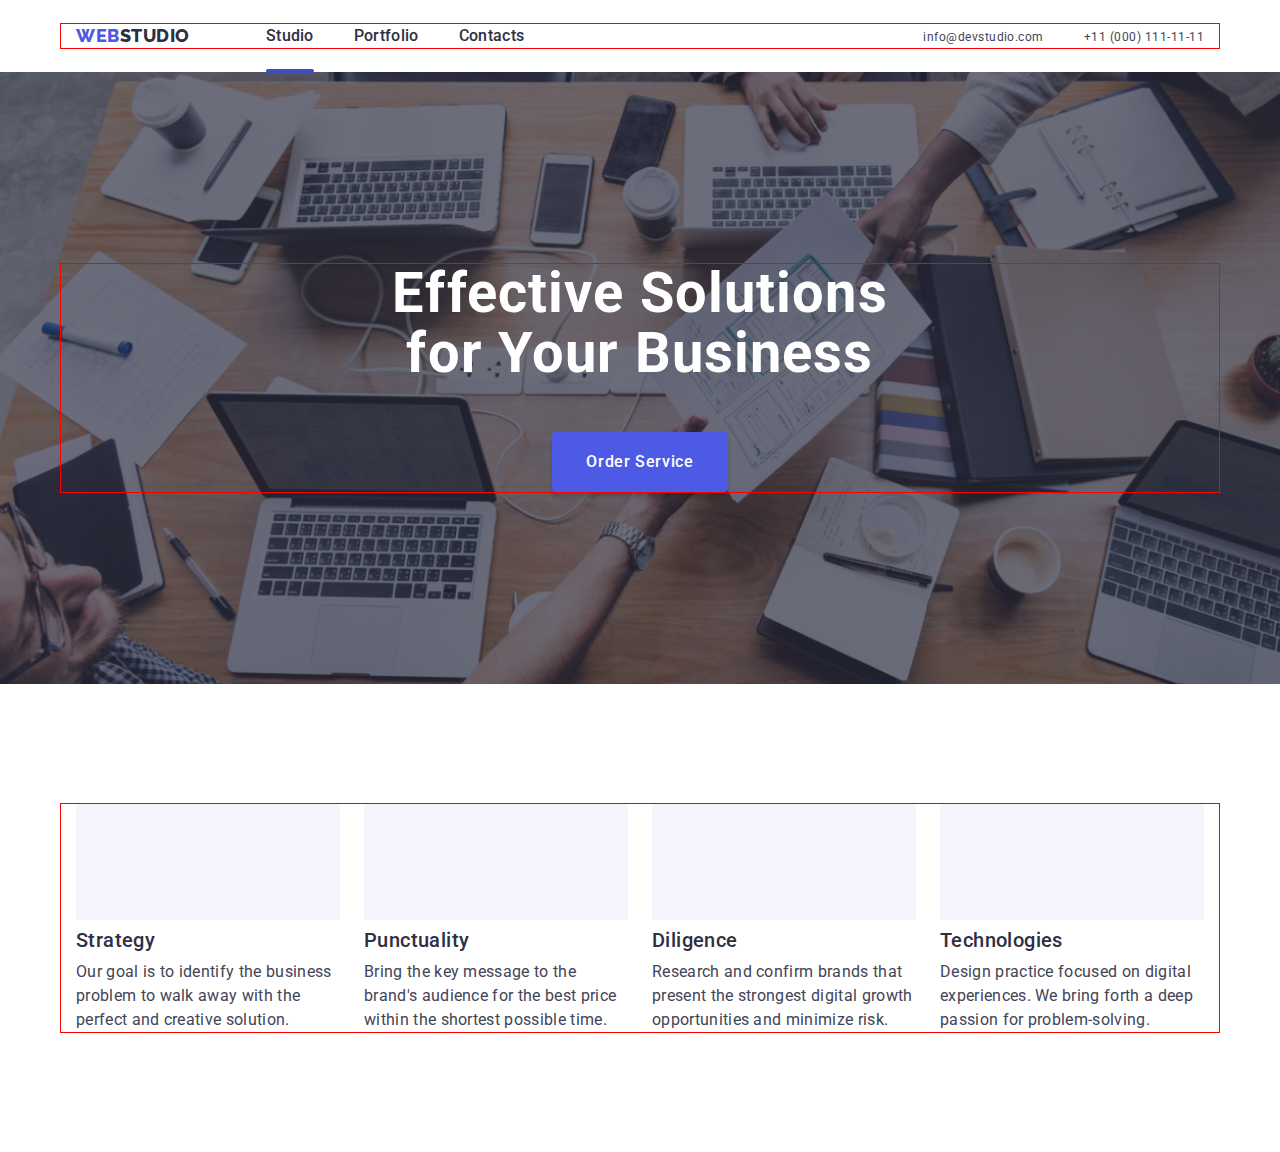
==== index.html @ 2a949320 "Add section feature" ====
<!DOCTYPE html>
<html lang="en">
<head>
    <meta charset="UTF-8">
    <meta http-equiv="X-UA-Compatible" content="IE=edge">
    <meta name="viewport" content="width=device-width, initial-scale=1.0">
    <title>WEBSTUDIO</title>
    <link rel="preconnect" href="https://fonts.googleapis.com"><link rel="preconnect" href="https://fonts.gstatic.com" crossorigin>
    <link href="https://fonts.googleapis.com/css2?family=Raleway:wght@800&family=Roboto:wght@400;500;700;900&display=swap" rel="stylesheet">
    <link rel="stylesheet" href="https://cdnjs.cloudflare.com/ajax/libs/modern-normalize/1.1.0/modern-normalize.css" integrity="sha512-Y0MM+V6ymRKN2zStTqzQ227DWhhp4Mzdo6gnlRnuaNCbc+YN/ZH0sBCLTM4M0oSy9c9VKiCvd4Jk44aCLrNS5Q==" 
    crossorigin="anonymous" referrerpolicy="no-referrer" />
    <link rel="stylesheet" href="css/styles.css">
    <link rel="stylesheet" href="css/mobile.css">
    <link rel="stylesheet" href="css/tablet.css">
    <link rel="stylesheet" href="css/desktop.css">
</head>
<body>
    <!--Шапка сайта-->
   <header class="header">
    <div class="container page-header-container">
           <nav class="header-navigation">
                <a href="./index.html" class="logo logo-header"><span class="web top">Web</span><spam class="studio top">Studio</span></a>
                     <ul class="header-navigation-list list" >
                        <li class="item" >
                           <a href="./index.html" class="link link-activ current">Studio</a>
                        </li>
                        <li class="item">
                            <a href="./portfolio.html" class="link link-activ">Portfolio</a>
                        </li>
                        <li class="item">
                           <a href="" class="link link-activ">Contacts</a>
                       </li>
                     </ul>
            </nav>
                     <ul class="contakt-nav list">
                         <li class="contakt-nav-item">
                             <a href="mailto:info@devstudio.com" class="contakt-phone link-activ">info@devstudio.com           
                             </a>
                         <li class="contakt-nav-item">
                     <a href="tel:+110001111111" class="contakt-mail link-activ">+11 (000) 111-11-11
                         </a>
                         </li>
                     </ul>
                     <button type="button" class="mobile-menu-open" data-menu-open>
                        <svg class="mobile-menu-open-icon" width="32" height="24">
                            <use href="./images/sprite.svg#icon-menu-hamburger"></use>
                        </svg>
                     </button>
</div>
<!----------------------------------------мобільне меню ------------------------------------------------>
<div class="mobil-menu" data-menu>
    <div class="container mobile-menu-container"> 
        <button type="button" class="mobile-menu-close-button" data-menu-close>
            <svg class="mobile-menu-close-icon" width="8" height="8">
                <use href="./images/sprite.svg#icon-close"></use>
            </svg>
        </button>
    
                    <ul class="mobil-menu-list list">
                            <li class="mobil-menu-item">
                                <a href="./index.html" class="mobil-link link">Studio</a>
                            </li>
                            <li class="mobil-menu-item ">
                                <a href="./portfolio.html" class="mobil-link link">Portfolio</a>
                            </li>
                            <li class="mobil-menu-item">
                                <a href="" class="mobil-link link">Contacts</a>
                                </li>
                        </ul>


                        <ul class="contakt-mobil list">
                            <li class="mobil-menu-item">
                                <a href="tel:+110001111111" class="mobil-link link">+11 (000) 111-11-11
                                </a>
                               
                            <li class="mobil-menu-item ">
                                <a href="mailto:info@devstudio.com" class="mobil-link mail-menu link">@devstudio.com
                                </a>
                            </li>
                        </ul>
    <ul class="modal-social-menu list">
    <li class="social-list-item">
        <a href="" class="modal-social-link">
        <svg class="social-list-icon" width="24" height="24">
           <use href="./images/sprite.svg#icon-instagram"></use>
        </svg>
       </a>
   </li>
   <li class="social-list-item">
    <a href="" class="modal-social-link">
    <svg class="social-list-icon" width="24" height="24">
       <use href="./images/sprite.svg#icon-twitter"></use>
    </svg>
   </a>
</li>
<li class="social-list-item">
<a href="" class="modal-social-link">
<svg class="social-list-icon" width="24" height="24">
   <use href="./images/sprite.svg#icon-facebook"></use>
</svg>
</a>
</li>
<li class="social-list-item">
<a href="" class="modal-social-link">
<svg class="social-list-icon" width="24" height="24">
<use href="./images/sprite.svg#icon-linkedin"></use>
</svg>
</a>
</li>
</ul>                 
    </div>
</div>
   </header>  
  
   <main> 
     <!-------------------------------------------------- Герой------------------------------------------------------------------------->
    <section class="hero section" >
        <div class="container">
        <h1 class="hero-title">Effective Solutions for Your Business
        </h1>
        <button class="button-main" type="button" data-modal-open> Order Service
        </button> 
        </div>
    </section> 
</main>
    <!----------------------------------------------Наші переваги------------------------------->
    <section class="section-features section">
        <div class="container">
        <h2 class="section-title visual-hidden">Our features</h2>
            <ul class="features list">
            <li class="features-menu" >
                <div class="features-box-item">
                    <svg class="features-icon">
                        <use href="./images/sprite.svg#icon-antenna"></use>
                    </svg>
                </div>
                <h3 class="features-title">Strategy
                </h3>
                <p class="text">Our goal is to identify the business
                    problem to walk away with the perfect and creative solution. 
                </p>
            </li>
            <li class="features-menu">
                <div class="features-box-item">
                    <svg class="features-icon">
                        <use href="./images/sprite.svg#icon-clock"></use>
                    </svg>
                </div>
                <h3 class="features-title">Punctuality
                </h3>
                <p class="text">Bring the key message to the brand's audience for the best price within the shortest possible time.
                </p>
            </li>
            <li class="features-menu">
                <div class="features-box-item">
                    <svg class="features-icon">
                        <use href="./images/sprite.svg#icon-diagram"></use>
                    </svg>
                </div>
                <h3 class="features-title">Diligence
                </h3>
                <p class="text ">Research and confirm brands that present the strongest digital growth opportunities and minimize risk.
                </p>
            </li>
            <li class="features-menu" >
                <div class="features-box-item">
                    <svg class="features-icon">
                        <use href="./images/sprite.svg#icon-astronaut"></use>
                    </svg>
                </div>
                <h3 class="features-title">Technologies
                </h3>
                <p class="text text-features">Design practice focused on digital experiences. We bring forth a deep passion for problem-solving.
                </p>
            </li>
        </ul>
    </div>
    </section> 
    <!--Наша робота-->
    <!-- <section class="section-work section">
        <div class="container">
        <h2 class="section-title">What are we doing
        </h2>
        <ul class="work list">
            <li>
                <img src="./images/gallery/img.jpg" alt="monitor" 
                width="360"
                height="300"
                />
            </li>
            <li>
                <img src="./images/gallery/img2.jpg" alt="vkladky telefona"
                width="360"
                height="300"
                />
            </li>
            <li>
                <img src="./images/gallery/img3.jpg" alt="telefon"
                width="360"
                height="300"
                />
            </li>
        </ul>
    </div>
    </section> -->
    <!--Команда-->
    <!-- <section class="section-team section">
        <div class="container">
        <h2 class="section-title">Our Team
        </h2>
        <ul class="team-menu list" >
            <li class="team-item">
                <img src="./images/team/mark_guerrero.jpg" alt="foto by Mark Guerrero"
                width="264"
                height="260"/>
                <div class="flex-team">
                <h3 class="person">Mark Guerrero</h3>
                <p class="text">Product Designer</p>
             <ul class="social-list list">
             <li class="social-list-item">
                 <a href="" class="social-list-link">
                 <svg class="social-list-icon" width="16" height="16">
                    <use href="./images/sprite.svg#icon-instagram"></use>
                 </svg>
                </a>
            </li>
            <li class="social-list-item">
                <a href="" class="social-list-link">
                <svg class="social-list-icon" width="16" height="16">
                    <use href="./images/sprite.svg#icon-twitter"></use>
                </svg>
               </a>
           </li>
           <li class="social-list-item">
            <a href="" class="social-list-link">
           <svg class="social-list-icon" width="16" height="16">
            <use href="./images/sprite.svg#icon-facebook"></use>
           </svg>
           </a>
       </li>
       <li class="social-list-item">
        <a href="" class="social-list-link">
        <svg class="social-list-icon" width="16" height="16">
            <use href="./images/sprite.svg#icon-linkedin"></use>
        </svg>
       </a>
   </li>
             </ul>
            </div>
            </li>
            <li class="team-item">
                <img src="./images/team/tom_ford.jpg" alt="foto by Tom Ford"
                width="264"
                height="260"/>
                <div class="flex-team">
                <h3 class="person">Tom Ford</h3>
                <p class="text">Frontend Developer</p>
                <ul class="social-list list">
             <li class="social-list-item">
                 <a href="" class="social-list-link">
                 <svg class="social-list-icon" width="16" height="16">
                    <use href="./images/sprite.svg#icon-instagram"></use>
                 </svg>
                </a>
            </li>
            <li class="social-list-item">
                <a href="" class="social-list-link">
                <svg class="social-list-icon" width="16" height="16">
                    <use href="./images/sprite.svg#icon-twitter"></use>
                </svg>
               </a>
           </li>
           <li class="social-list-item">
            <a href="" class="social-list-link">
           <svg class="social-list-icon" width="16" height="16">
            <use href="./images/sprite.svg#icon-facebook"></use>
           </svg>
           </a>
       </li>
       <li class="social-list-item">
        <a href="" class="social-list-link">
        <svg class="social-list-icon" width="16" height="16">
            <use href="./images/sprite.svg#icon-linkedin"></use>
        </svg>
       </a>
   </li>
             </ul>
            </div>
            </li>
            <li class="team-item">
                <img src="./images/team/camila_garcia.jpg" alt="foto by Camila Garcia"
                width="264"
                height="260"/>
                <div class="flex-team">
                <h3 class="person">Camila Garcia</h3>
                <p class="text">Marketing</p>
                <ul class="social-list list">
                    <li class="social-list-item">
                        <a href="" class="social-list-link">
                        <svg class="social-list-icon" width="16" height="16">
                           <use href="./images/sprite.svg#icon-instagram"></use>
                        </svg>
                       </a>
                   </li>
                   <li class="social-list-item">
                       <a href="" class="social-list-link">
                       <svg class="social-list-icon" width="16" height="16">
                           <use href="./images/sprite.svg#icon-twitter"></use>
                       </svg>
                      </a>
                  </li>
                  <li class="social-list-item">
                   <a href="" class="social-list-link">
                  <svg class="social-list-icon" width="16" height="16">
                   <use href="./images/sprite.svg#icon-facebook"></use>
                  </svg>
                  </a>
              </li>
              <li class="social-list-item">
               <a href="" class="social-list-link">
               <svg class="social-list-icon" width="16" height="16">
                   <use href="./images/sprite.svg#icon-linkedin"></use>
               </svg>
              </a>
          </li>
                    </ul>
                   </div>
                   </li>
            <li class="team-item">
                <img src="./images/team/daniel_wilson.jpg" alt="foto by Daniel Wilson"
                width="264"
                height="260"/>
                <div class="flex-team">
                <h3 class="person">Daniel Wilson</h3>
                <p class="text">UI Designer</p>
                <ul class="social-list list">
                    <li class="social-list-item">
                        <a href="" class="social-list-link">
                        <svg class="social-list-icon" width="16" height="16">
                           <use href="./images/sprite.svg#icon-instagram"></use>
                        </svg>
                       </a>
                   </li>
                   <li class="social-list-item">
                       <a href="" class="social-list-link">
                       <svg class="social-list-icon" width="16" height="16">
                           <use href="./images/sprite.svg#icon-twitter"></use>
                       </svg>
                      </a>
                  </li>
                  <li class="social-list-item">
                   <a href="" class="social-list-link">
                  <svg class="social-list-icon" width="16" height="16">
                   <use href="./images/sprite.svg#icon-facebook"></use>
                  </svg>
                  </a>
              </li>
              <li class="social-list-item">
               <a href="" class="social-list-link">
               <svg class="social-list-icon" width="16" height="16">
                   <use href="./images/sprite.svg#icon-linkedin"></use>
               </svg>
              </a>
          </li>
                    </ul>
                   </div>
                   </li>
        </ul>
    </div>
    </section> -->
    <!-- ----------------------Customer---------------------------------------- -->
   <!-- <section class="customers">
    <div class="container">
<h2 class="customers-title">Customers</h2>
<ul class="customers-list list">
    <li class="customers-menu">
        <a href="" class="customers-link link">
            <svg class="customers-icon" width="104" height="56">
                <use href="./images/sprite.svg#icon-Logo" ></use>
            </svg>
        </a>
    </li>
    <li class="customers-menu">
        <a href="" class="customers-link">
            <svg class="customers-icon" width="104" height="56">
                <use href="./images/sprite.svg#icon-Logo2" ></use>
            </svg>
        </a>
    </li>
    <li class="customers-menu">
        <a href="" class="customers-link">
            <svg class="customers-icon" width="104" height="56">
                <use href="./images/sprite.svg#icon-Logo3" ></use>
            </svg>
        </a>
    </li>
    <li class="customers-menu">
        <a href="" class="customers-link">
            <svg class="customers-icon" width="104" height="56">
                <use href="./images/sprite.svg#icon-Logo4" ></use>
            </svg>
        </a>
    </li>
    <li class="customers-menu">
        <a href="" class="customers-link">
            <svg class="customers-icon" width="104" height="56">
                <use href="./images/sprite.svg#icon-Logo5" ></use>
            </svg>
        </a>
    </li>
    <li class="customers-menu">
        <a href="" class="customers-link">
            <svg class="customers-icon" width="104" height="56">
                <use href="./images/sprite.svg#icon-Logo6" ></use>
            </svg>
        </a>
    </li>
</ul>
    </div>
   </section>
</main>
</main>
------------------------Footer--------------------------------------
   <!-- <footer class="footer">
    <div class="container footer-container">
        <div class="footer-content">
        <a href="./index.html" class="logo"> <span class="web down">Web</span><spam class="studio licht">Studio</span></a>
        <p class="footers text">Increase the flow of customers and sales for your business with digital marketing & growth solutions
        </p> 
    </div>
    <div class="footer-social">
        <p class="footer-social-content">Social media</p>
        <ul class="footer-social-menu list">
            <li class="social-list-item">
                <a href="" class="footer-social-link">
                <svg class="social-list-icon" width="24" height="24">
                   <use href="./images/sprite.svg#icon-instagram"></use>
                </svg>
               </a>
           </li>
           <li class="social-list-item">
            <a href="" class="footer-social-link">
            <svg class="social-list-icon" width="24" height="24">
               <use href="./images/sprite.svg#icon-twitter"></use>
            </svg>
           </a>
       </li>
       <li class="social-list-item">
        <a href="" class="footer-social-link">
        <svg class="social-list-icon footer-icon" width="24" height="24">
           <use href="./images/sprite.svg#icon-facebook"></use>
        </svg>
       </a>
   </li>
   <li class="social-list-item">
    <a href="" class="footer-social-link">
    <svg class="social-list-icon" width="24" height="24">
       <use href="./images/sprite.svg#icon-linkedin"></use>
    </svg>
   </a>
</li>
        </ul>
    </div>
    <section class="footer-subscribe">
        <p class="subscribe-title">Subscribe</p>
        <form class="subscribe-form">
            <div class="subscribe-form-menu">
                <input type="email" 
                       name="mail" 
                       id="user_mail" class="subscribe-input" 
                       placeholder="E-mail" 
                       title="електронна пошта"
                       required>
                <button class="subscribe-button" type="submit">Subscribe
                    <svg class="subscribe-icon" width="24" height="20">
                        <use href="./images/sprite.svg#icon-plane" ></use>
                    </svg>
                </button>
                    </div>
        </form>
            </section>
    </div>
   </footer> -->
   <!-- ------------------------Модальне вікно------------------------ -->
   <div class="backdrop is-hidden" data-modal>
    <div class="modal">
        <button class="close-btn" type="button" data-modal-close>
            <svg class="close-icon" width="8" height="8">
                <use href="./images/sprite.svg#icon-close" ></use>
            </svg>
        </button>
        <p class="modal-title">Leave your contacts and we will call you back</p>
        <form class="modal-form" autocomplete="on">
            <div class="modal-form-input">
                <label for="user_name" class="modal-label">Name*</label>
                <div class="input-wrap">
                <input type="text" 
                        name="name" 
                        id="use_name" class="modal-input" 
                        placeholder=" Тарас Шевченко" 
                        title="Ім'я та Прізвище"
                        required 
                        minlength="2">
                 <svg class="modal-input-icon" width="18" height="18">
                <use href="./images/sprite.svg#icon-person"></use>
                </svg>
                        </div>      
            </div>
            <div class="modal-form-input">
                <label for="user_tel" class="modal-label">Phone*</label>
                <div class="input-wrap">
                <input type="tel" 
                       name="tel" 
                       id="user_tel" class="modal-input" 
                       placeholder="+38095-777-77-99" 
                     title="номер телефону"
                       maxlength="12"
                       required >
                       <svg class="modal-input-icon" width="18" height="18">
                        <use href="./images/sprite.svg#icon-phone"></use>
                        </svg>
                    </div>
            </div>
            <div class="modal-form-input">
                <label for="user_mail" class="modal-label">Email</label>
                <div class="input-wrap">
                <input type="email" 
                       name="mail" 
                       id="user_mail" class="modal-input" 
                       placeholder="exemple@gmail.com" 
                       title="електронна пошта"
                       required>
                       <svg class="modal-input-icon" width="18" height="18">
                        <use href="./images/sprite.svg#icon-email"></use>
                        </svg>
                    </div>
            </div>
            <div class="modal-form-input">
                <label for="user_comment" class="modal-label ">Comment</label>
                <textarea
              class="modal-comment"
              id="user_comment"
              name="user-text"
              placeholder="Text input"
            ></textarea>
            </div>
            
<!-- --------------------------------------Чек бокс------------------------ -------------- -->
    <div class="modal-form-input form-chek">
                <input type="checkbox" 
                id="policy" name="policy" 
                value="true" class="modal-check visual-hidden" 
                required>
                <label for="policy" 
                class="check-text ">I accept the terms and conditions of the &nbsp<a href="" class="policy-activ"> Privacy Policy</a>
             </label>
        </div>
            <button type="submit"class="modal-btn">Send</button>
        </form>
    </div>
</div>
</section>
   <script src="./js/modal.js"></script>
   <script src="./js/mobile-menu.js"></script>
</body>
</html>
</body>
</html>
---- css/styles.css ----
h1,h2, h3,h4,h5,h6,p{
    margin:0;
}
ul, ol{
    margin:0;
    padding: 0;
}
img{
    display: block;
   
}
*,::after,::before{
    box-sizing: border-box;
}
:root{
    --primary-text-color: #434455;
    --title-text-color: #2E2F42;
    --primary-licht-color: #FFFFFF;
    --primary-background-color: #4D5AE5;
    --active-buttons-background: #404BBF;
    --main-line-height: 1.33;
    --transitionn-dur-and-func:250ms cubic-bezier(0.4, 0, 0.2, 1);
}
.container{
width: 100%;
padding-left: 15px;
padding-right: 15px;
}
body{
    color: var(--primary-text-color);
    font-family: 'Roboto', sans-serif;
    font-style: normal;
}
.section{
    padding-top: 96px;
    padding-bottom: 96px;
}
.visual-hidden {
    position: absolute;
    white-space: nowrap;
    width: 1px;
    height: 1px;
    overflow: hidden;
    border: 0;
    padding: 0;
    clip: rect(0 0 0 0);
    clip-path: inset(50%);
    margin: -1px;
}




/* ---------------------------------header------------------------ */
.page-header-container{
    display: flex;
    align-items: center;
    justify-content: space-between;
}
.header{
    padding-top: 24px;
    padding-bottom: 24px;
}
.logo{
    font-family: 'Raleway';
    font-style: normal;
    font-weight: 800;
    font-size: 18px;
    line-height: 1.17;
    align-items: center;
    letter-spacing: 0.03em;
    text-transform: uppercase;
    text-decoration: none;
} 
.web{
    color: #4D5AE5;
}
.top{
    line-height: var(--main-line-height);
}
.studio{
    color: var(--title-text-color);
}
.logo-header{
    margin-right: 16px;
}
.mobile-menu-open{
    background-color: transparent;
    border: none;
    padding: 0;
    line-height:0;
}
.mobile-menu-open-icon{
    stroke:black;  
}
.mobil-menu{
    position: fixed;
    width: 100%;
    height:100%;
    top: 0;   
    left: 0;
    background-color: #ffffff;
    box-shadow: 0px 2px 1px rgba(46, 47, 66, 0.08), 0px 1px 1px rgba(46, 47, 66, 0.16), 0px 1px 6px rgba(46, 47, 66, 0.08);
    z-index: 100;
    opacity: 0;
    visibility: hidden;
    pointer-events: none;
    transition: opacity var(--transitionn-dur-and-func), visibility var(--transitionn-dur-and-func);
}
.is-open{
    opacity: 1;
    visibility: visible;
    pointer-events: auto;
}
.mobile-menu-close-button{
    width: 24px;
    height: 24px;
    background: #E7E9FC;
    border: 1px solid rgba(0, 0, 0, 0.1);
    position: absolute;
    top: 24px;
    right:15px;
    display: flex;
    justify-content: center;
    align-items: center;
    border-radius: 50%;
    padding: 0;
    cursor: pointer;
    line-height: 0;
    transition: background-color var(--transitionn-dur-and-func);
} 
.mobile-menu-close-button:is(:hover,:focus){
    background-color: var(--active-buttons-background);
    fill: #ffffff;}
    
.mobile-menu-container{
    position: relative;
    height: auto;
    padding-left: 25px;
    padding-top: 40px;
    padding-bottom: 40px;
}
.list{
    list-style: none; 
}
.link{
    text-decoration: none;
}
.mobil-menu-list{
    margin-top: 40px;
}
.mobil-menu-item:not(:last-child){
    margin-bottom: 40px;
}
.mobil-menu-item:focus {
    color: var(--active-buttons-background);
} 
.mobil-link{
font-family: 'Roboto';
font-style: normal;
font-weight: 600;
font-size: 36px;
line-height: 1.11;
letter-spacing: 0.02em;
text-transform: capitalize;
color: #2E2F42;
}
.mail-menu{
font-weight: 500;
font-size: 20px;
line-height: 1.2px;
}
.mobil-link:is(:hover, :focus){
    color: var(--active-buttons-background);
} 
.contakt-mobil{
    margin-top: 284px;
    margin-bottom: 48px; 
}
.modal-social-menu {
    display: flex;
    gap:56px;
}
.social-list-item{
    width: 40px;
    height: 40px;
}
.modal-social-link {
    width: 100%;
    height:100%;
    background: var(--primary-background-color);
    border:50%;
    display:flex;
    border-radius: 50%;
    align-items: center;
    justify-content: center;
    color: #ffffff;
    transition: backgraund-color var(--transitionn-dur-and-func);
}
.social-list-icon {
    fill:currentColor;
}
.modal-social-link:is(:hover,:focus){
    background-color: var(--active-buttons-background);}

    /* ------------------------------------HERO SECTION----------------------------------------------------- */
    .hero-title{
        color: var(--primary-licht-color);
        text-align: center;
        letter-spacing: 0.02em;
        margin: auto;
        max-width: 325px;
        font-size: 36px;
        line-height: 1.11;
        margin-bottom: 80px;
    }
    .hero{
        background-color: #2E2F42;
        background-image: linear-gradient(rgba(46, 47, 66, 0.7), rgba(46, 47, 66, 0.7)),
        url(../images/hero/people-office-mobile.jpg);
        max-width: 428px;
        padding-top: 112px;
        padding-bottom: 109px;
        background-size: cover;
        margin: auto;
    }
    .button-main{
        font-family: 'Roboto';
        font-style: normal;
        font-weight: 500;
        font-size: 16px;
        line-height: 1.5;
        letter-spacing: 0.04em;
        background-color: var(--primary-background-color);
        color: var(--primary-licht-color);
        cursor: pointer;
        border-color: transparent;
        box-shadow: 0px 4px 4px rgba(0, 0, 0, 0.15);
        border-radius: 4px;
        min-width: 170px;
        padding: 16px 32px;
        display: block;
        margin:auto;
        transition: background-color var(--transitionn-dur-and-func);
    }


/* ------------------------------------------------------features--------------------------------- */
 .features-title, .person, .portfolio-item{
    color: var(--title-text-color);
    font-weight: 600;
    font-size: 36px;
    line-height: 1.11;
    letter-spacing: 0.02em;
    text-transform: capitalize;
    margin-bottom: 8px;
    text-align: center;
 }
 .features{
    display: flex;
    flex-wrap: wrap;
    gap: 72px;
} 
.text{
    font-weight: 600;
    font-size: 16px;
    line-height: 1.5;
    letter-spacing: 0.02em;
    color: var(--primary-text-color);
   
}
.features-menu{
    width: 100%;
} 
 















    /* ---------------------MODAL WINDOW---------------- */
.backdrop{
    position: fixed;
    top:0;
    left:0;
    width: 100%;
    height: 100%;
    background-color: rgba(46, 47, 66, 0.4);
    transition: opacity var(--transitionn-dur-and-func), visibility var(--transitionn-dur-and-func);
}
.backdrop.is-hidden{
    opacity: 0;
    visibility: hidden;
    pointer-events: none;
}
.modal{
position: absolute;
top: 50%;
left: 50%;
width: 392px;
min-height: 579px;
background: #FCFCFC;
transform: translate(-50%,-50%) scaleY(1);
padding-top: 72px;
background: #FCFCFC;
border-radius: 4px;
padding-left: 16px;
padding-right: 16px;
padding-bottom: 24px;
}
.backdrop.backdrop.is-hidden .modal{
    transform: translate(-50%,-50%) scaleY(0);
    transition: var(--transitionn-dur-and-func);
}
.close-btn{
    position: absolute;
    display: flex;
    justify-content: center;
    align-items: center;
    top: 24px;
    right: 24px;
    width: 24px;
    height: 24px;
    background: #E7E9FC;
    border: 1px solid rgba(0, 0, 0, 0.1);
    border-radius: 50%;
    padding: 0;
    cursor: pointer;
    transition: background-color var(--transitionn-dur-and-func);
}
.close-icon{
    transition: fill var(--transitionn-dur-and-func);
}
.close-btn:is(:hover,:focus){
    background-color: var(--active-buttons-background);
    fill: #ffffff;
}
.modal-form{
    margin-left: auto;
    margin-right: auto;
    margin-top: 16px;
}
.modal-title{
font-family: 'Roboto';
font-style: normal;
font-weight: 600;
font-size: 16px;
line-height: 1.5;
text-align: center;
letter-spacing: 0.02em;
color: #2E2F42;
text-align: center;
}
.form-chek{
    margin-top: 16px;
    margin-bottom: 24px;
}
.modal-label{
font-family: 'Roboto';
font-style: normal;
font-weight: 400;
font-size: 12px;
line-height: 1.17;
letter-spacing: 0.01em;
color: #8E8F99;
}
.modal-input{
    width: 100%;
    height: 40px;
    border: 1px solid rgba(33, 33, 33, 0.2);
    border-radius: 4px;
    font-weight: 400;
    font-size: 16px;
    color:#2E2F42;
    padding-left: 40px;
    transition: border-color var(--transitionn-dur-and-func);
}
   .modal-input:focus {
    border-color:var(--active-buttons-background);
    outline: none;
  }
   .modal-comment:focus{
      border-color:var(--active-buttons-background);
      outline: none;
    }
    
.modal-btn{
    font-family: 'Roboto';
    font-style: normal;
    font-weight: 600;
    font-size: 16px;
    line-height: 1.19;
    letter-spacing: 0.04em;
    min-width: 170px;
    padding: 16px 32px;
    background: var(--primary-background-color);
    color: #FFFFFF;
    box-shadow: 0px 4px 4px rgba(0, 0, 0, 0.15);
    border-radius: 4px;
    border-color: transparent;
    cursor: pointer;
    display: block;
    margin:auto;
    transition: background-color var(--transitionn-dur-and-func);
}
.modal-btn:is(:hover,:focus){
    background-color: var(--active-buttons-background);
}
.modal-comment{
    width: 360px;
    height: 120px;
    border: 1px solid rgba(33, 33, 33, 0.2);
    border-radius: 4px;
    padding: 8px 16px;
    font-family: 'Roboto';
    font-style: normal;
    font-weight: 400;
    font-size: 12px;
    line-height: 1.17;
    letter-spacing: 0.01em;
    color: rgba(117, 117, 117, 0.5);
    resize: none;
    transition: border-color var(--transitionn-dur-and-func);
    margin-top: 4px;
}
.modal-input::placeholder,
.modal-comment::placeholder {
    color:rgba(117, 117, 117, 0.5);
    font-size: 12px;}

.modal-input:not(:focus):not(:placeholder-shown):valid {
  background-color: rgba(78, 160, 77, 0.205);
}
.modal-input:not(:focus):not(:placeholder-shown):invalid {
  background-color: rgba(252, 197, 80, 0.281);
}
.input-wrap{
    position: relative;
    margin-top: 4px; 
    margin-bottom:8px;
}
.modal-input-icon{
position: absolute;
top:50%;
left: 16px;
transform: translateY(-50%);
transition: fill var(--transitionn-dur-and-func);
}
.modal-input:focus + .modal-input-icon {
    fill: var(--active-buttons-background);
  }
.check-text{
font-weight: 400;
font-size: 12px;
line-height: 1.33;
letter-spacing: 0.04em;
color: #757575;
display: flex;
margin-right: 8px;
  }
.policy-activ{
    color: var(--primary-background-color);

  }
.check-text::before{
content:"";
width: 16px;
height: 16px;
border: 1.25px solid #2E2F42;
border-radius: 2px;
display: block;
margin-right: 8px;
  }
  
  .modal-check:checked+ .check-text::before{
    background-color: var(--active-buttons-background);
    border: none;
    background-image: url(../images/svg/Vector.svg); ;
    background-position: center;
    background-repeat: no-repeat;
    transition: background-color var(--transitionn-dur-and-func);
  }
  .modal-check:focus+ .check-text::before{
  outline:2px solid var(--active-buttons-background);
  border: none;
}
 }
---- css/mobile.css ----
@media screen and (min-width: 480px){
    .container{
        width: 428px;
        margin-left: auto;
        margin-right: auto;
    }
}







@media screen and (max-width:767px) {
    .header-navigation-list{
        display: none;
    }
    .contakt-nav{
        display: none;
    } 
   
    }
---- css/tablet.css ----
@media screen and (min-width: 768px){
    .container{
        width: 768px;
        outline: 1px solid red;
    }
}
@media screen and (min-width:768px){
    .mobile-menu-open{
        display: none;
    }
.logo-header{
        margin-right: 122px;
    }
.current{
        position: relative;
        color: var(--active-buttons-background);
    }
.current::after{
        content:"";
        position: absolute;
        width: 100%;
        height: 4px;
        border-radius: 2px;
        background-color: var(--active-buttons-background);
        left:0;
        bottom: -35px;
    }
.hero-title{
        max-width: 498px;
        font-size: 56px;
        line-height: 1.07;
        margin-bottom: 40px;
}
.hero{
    max-width: 768px;
    background-image:linear-gradient(rgba(46, 47, 66, 0.7),
     rgba(46, 47, 66, 0.7)),url(../images/hero/people-office-tablet.jpg);
     padding-top: 108px;
     padding-bottom: 116px;
}

.header-navigation-list .link-activ {
    color: var(--title-text-color);
    text-decoration: none;
    font-weight: 500;
    font-size: 16px;
    line-height: 1.5;
    letter-spacing: 0.02em;
    transition: color var(--transitionn-dur-and-func);
    }
    .link-activ:is(:hover,:focus){
        color:var(--active-buttons-background);
    }
    .page-header-container{
        display: flex;
        align-items: center;
        justify-content: space-between;
    }
    .header-navigation{
        display: flex;
        align-items: center;
    }
    .header-navigation-list{
        display: flex;
        align-items: center;
    }
    .item:not(:last-child){
        margin-right: 40px;
    }
  
    .contakt-phone, .contakt-mail {
        text-decoration: none;
        color: var(--primary-text-color);
        font-weight: 400;
        font-size: 12px;
        line-height: 1-33;
        letter-spacing: 0.04em;
    }
    .contakt-nav-item:not(:last-child){
        margin-bottom: 4px;
    }
    .features-menu{
        width:calc((100%-24px)/2);
    }
    
    .features{
        column-gap: 24px;
        row-gap: 72px;}
   
.features-title, .person, .portfolio-item{
            text-align:start;} 
    /* --------------------------------------------Модальне вікно------------------------------------ */
    .modal{
        width: 408px;
        min-height: 576px;
    }

    }
---- css/desktop.css ----
/* -----------------------------------------------------Правило-------------------------------- */
@media screen and (max-width:1199px) {
    .features-box-item{
        display: none;
    }
}
/* -------------------------------для ноута------------------------------- */
@media screen and (min-width: 1200px){
    .container{
        width: 1158px;
    }
    .section{
        padding-top: 120px;
        padding-bottom: 120px;
    }
.hero-title{
        margin-bottom: 48px;
}
.logo-header{
    margin-right: 76px;
}
.hero{
    max-width: 1440px;
    background-image:linear-gradient(rgba(46, 47, 66, 0.7),
     rgba(46, 47, 66, 0.7)),url(../images/hero/people-office-decktop.jpg);
     padding-top: 192px;
     padding-bottom: 192px;
}
.contakt-nav{
    display: flex;
    align-items: center;
}
.current::after{
    bottom: -28px;
}
.contakt-nav{
    display: flex;
    align-items: center;
    gap:40px;
}
.contakt-nav-item:not(:last-child){
    margin-bottom:0;
}



.features{
    display: flex;
    flex-wrap: nowrap;
}
.features-title, .person, .portfolio-item{
    font-weight: 500;
    font-size: 20px;
    line-height: 1.2;
}
.text{
    font-weight: 400;
}
.features-menu{
    width:calc((100%-72px)/4);
}
.features-box-item{
    background-color: #F4F4FD;
    margin-bottom: 8px;
}
.features-icon {
    width: 64px;
    height: 64px;
    margin-top: 24px;
    margin-bottom: 24px;
    margin-left: 100px;
}
}
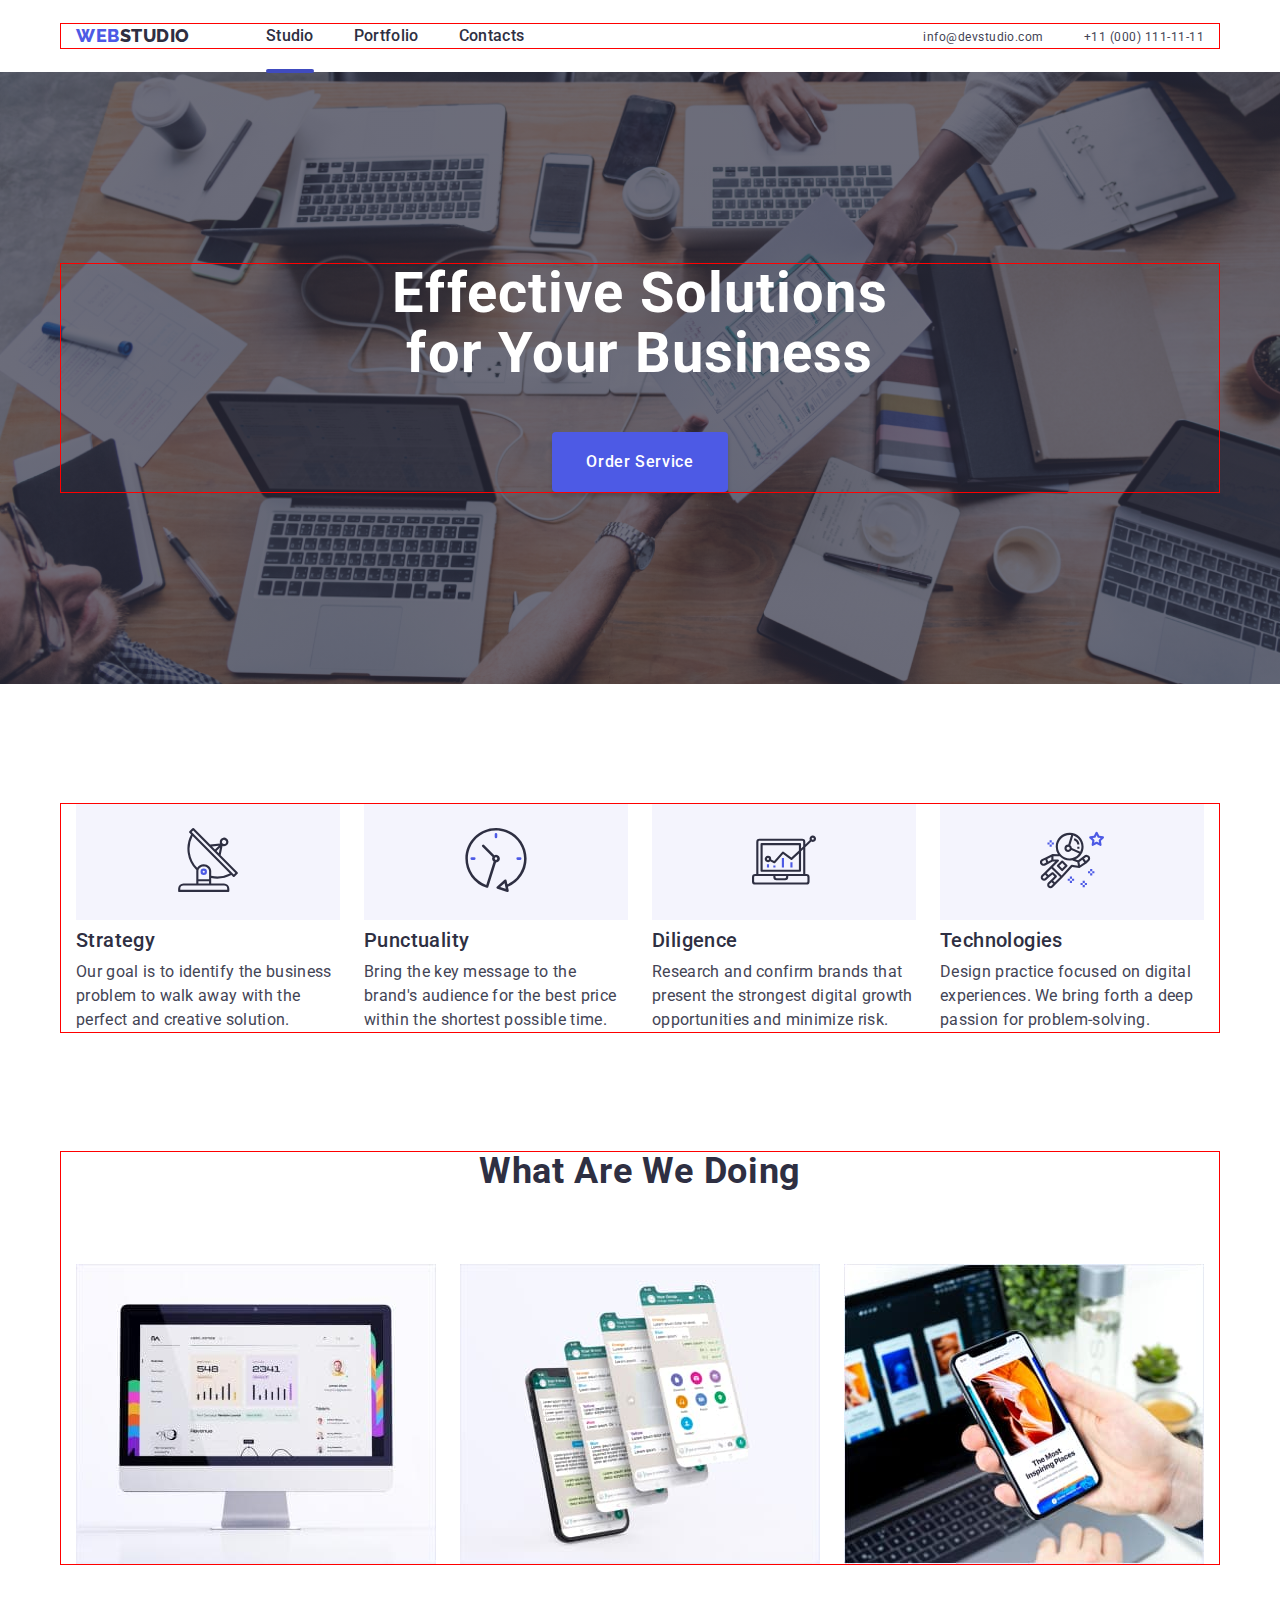
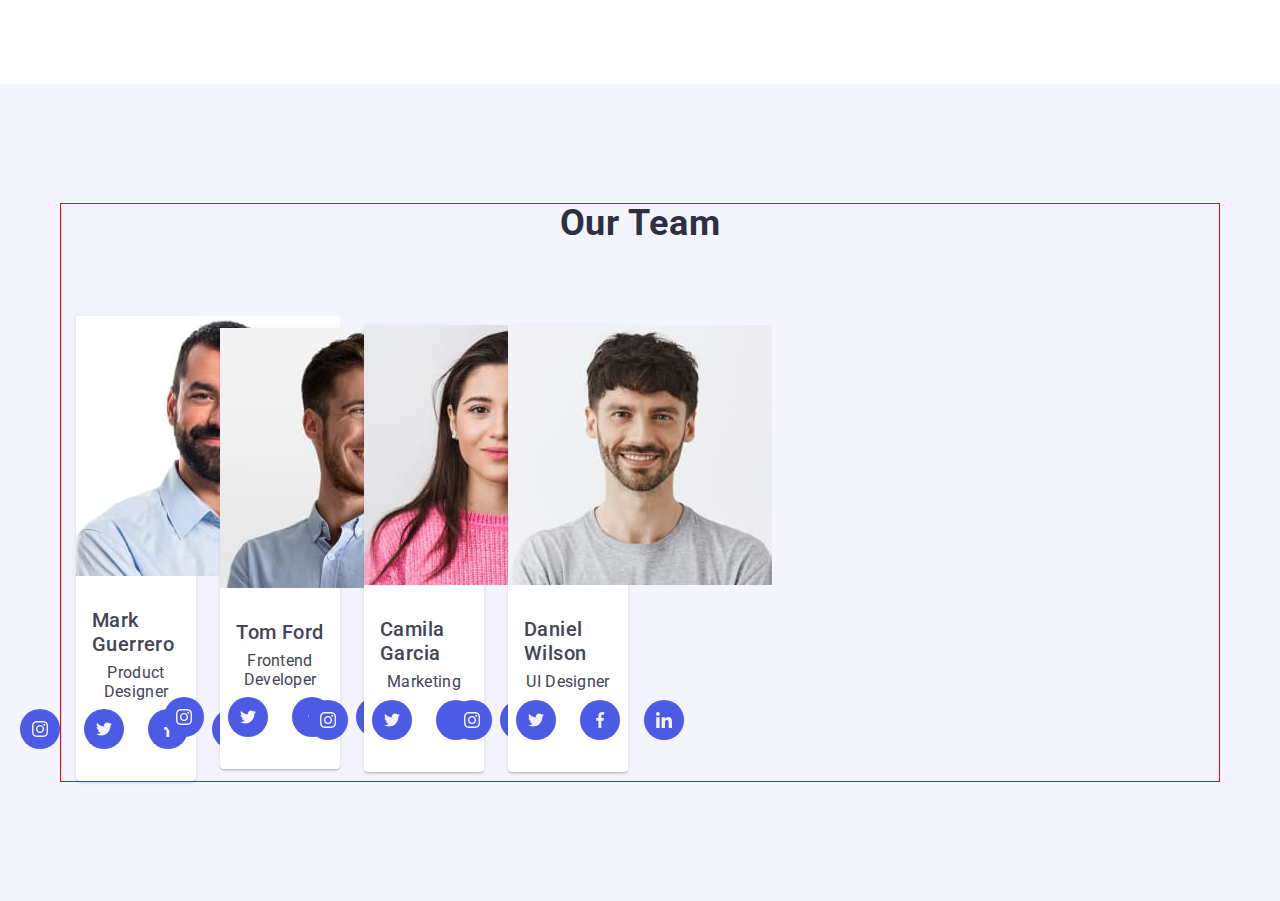
==== commit c9a21387: "section team" ====
--- a/index.html
+++ b/index.html
@@ -50,54 +50,56 @@
 <!----------------------------------------мобільне меню ------------------------------------------------>
 <div class="mobil-menu" data-menu>
     <div class="container mobile-menu-container"> 
-        <button type="button" class="mobile-menu-close-button" data-menu-close>
-            <svg class="mobile-menu-close-icon" width="8" height="8">
-                <use href="./images/sprite.svg#icon-close"></use>
-            </svg>
-        </button>
-    
-                    <ul class="mobil-menu-list list">
-                            <li class="mobil-menu-item">
-                                <a href="./index.html" class="mobil-link link">Studio</a>
-                            </li>
-                            <li class="mobil-menu-item ">
-                                <a href="./portfolio.html" class="mobil-link link">Portfolio</a>
-                            </li>
-                            <li class="mobil-menu-item">
-                                <a href="" class="mobil-link link">Contacts</a>
-                                </li>
-                        </ul>
-
-
-                        <ul class="contakt-mobil list">
-                            <li class="mobil-menu-item">
-                                <a href="tel:+110001111111" class="mobil-link link">+11 (000) 111-11-11
-                                </a>
-                               
-                            <li class="mobil-menu-item ">
-                                <a href="mailto:info@devstudio.com" class="mobil-link mail-menu link">@devstudio.com
-                                </a>
-                            </li>
-                        </ul>
-    <ul class="modal-social-menu list">
-    <li class="social-list-item">
-        <a href="" class="modal-social-link">
-        <svg class="social-list-icon" width="24" height="24">
-           <use href="./images/sprite.svg#icon-instagram"></use>
-        </svg>
-       </a>
-   </li>
-   <li class="social-list-item">
-    <a href="" class="modal-social-link">
-    <svg class="social-list-icon" width="24" height="24">
-       <use href="./images/sprite.svg#icon-twitter"></use>
-    </svg>
-   </a>
+        <div >
+            <button type="button" class="mobile-menu-close-button" data-menu-close>
+                <svg class="mobile-menu-close-icon" width="8" height="8">
+                    <use href="./images/sprite.svg#icon-close"></use>
+                </svg>
+            </button>
+        <nav>
+            <ul class="mobil-menu-list list">
+                <li class="mobil-menu-item">
+                    <a href="./index.html" class="mobil-link link">Studio</a>
+                </li>
+                <li class="mobil-menu-item ">
+                    <a href="./portfolio.html" class="mobil-link link">Portfolio</a>
+                </li>
+                <li class="mobil-menu-item">
+                    <a href="" class="mobil-link link">Contacts</a>
+                    </li>
+            </ul>
+        </nav>
+        </div>
+        <div>
+            <ul class="contakt-mobil list">
+                <li class="mobil-menu-item">
+                    <a href="tel:+110001111111" class="mobil-link link">+11 (000) 111-11-11
+                    </a>
+                   
+                <li class="mobil-menu-item ">
+                    <a href="mailto:info@devstudio.com" class="mobil-link mail-menu link">@devstudio.com
+                    </a>
+                </li>
+            </ul>
+<ul class="modal-social-menu list">
+<li class="social-list-item">
+<a href="" class="modal-social-link">
+<svg class="social-list-icon" width="24" height="24">
+<use href="./images/sprite.svg#icon-instagram"></use>
+</svg>
+</a>
 </li>
 <li class="social-list-item">
 <a href="" class="modal-social-link">
 <svg class="social-list-icon" width="24" height="24">
-   <use href="./images/sprite.svg#icon-facebook"></use>
+<use href="./images/sprite.svg#icon-twitter"></use>
+</svg>
+</a>
+</li>
+<li class="social-list-item">
+<a href="" class="modal-social-link">
+<svg class="social-list-icon" width="24" height="24">
+<use href="./images/sprite.svg#icon-facebook"></use>
 </svg>
 </a>
 </li>
@@ -109,6 +111,8 @@
 </a>
 </li>
 </ul>                 
+        </div>
+                       
     </div>
 </div>
    </header>  
@@ -178,7 +182,7 @@
     </div>
     </section> 
     <!--Наша робота-->
-    <!-- <section class="section-work section">
+     <section class="section-work section">
         <div class="container">
         <h2 class="section-title">What are we doing
         </h2>
@@ -203,10 +207,10 @@
             </li>
         </ul>
     </div>
-    </section> -->
-    <!--Команда-->
-    <!-- <section class="section-team section">
-        <div class="container">
+    </section>
+    <!------------------------------------Команда---------------------------------------->
+<section class="section-team section">
+        <div class="container container-mini">
         <h2 class="section-title">Our Team
         </h2>
         <ul class="team-menu list" >
@@ -215,8 +219,8 @@
                 width="264"
                 height="260"/>
                 <div class="flex-team">
-                <h3 class="person">Mark Guerrero</h3>
-                <p class="text">Product Designer</p>
+                <h3 class="person ">Mark Guerrero</h3>
+                <p class="text text-mini">Product Designer</p>
              <ul class="social-list list">
              <li class="social-list-item">
                  <a href="" class="social-list-link">
@@ -255,7 +259,7 @@
                 height="260"/>
                 <div class="flex-team">
                 <h3 class="person">Tom Ford</h3>
-                <p class="text">Frontend Developer</p>
+                <p class="text text-mini">Frontend Developer</p>
                 <ul class="social-list list">
              <li class="social-list-item">
                  <a href="" class="social-list-link">
@@ -294,7 +298,7 @@
                 height="260"/>
                 <div class="flex-team">
                 <h3 class="person">Camila Garcia</h3>
-                <p class="text">Marketing</p>
+                <p class="text text-mini">Marketing</p>
                 <ul class="social-list list">
                     <li class="social-list-item">
                         <a href="" class="social-list-link">
@@ -333,7 +337,7 @@
                 height="260"/>
                 <div class="flex-team">
                 <h3 class="person">Daniel Wilson</h3>
-                <p class="text">UI Designer</p>
+                <p class="text text-mini">UI Designer</p>
                 <ul class="social-list list">
                     <li class="social-list-item">
                         <a href="" class="social-list-link">
@@ -368,7 +372,7 @@
                    </li>
         </ul>
     </div>
-    </section> -->
+    </section> 
     <!-- ----------------------Customer---------------------------------------- -->
    <!-- <section class="customers">
     <div class="container">
--- a/css/styles.css
+++ b/css/styles.css
@@ -1,3 +1,4 @@
+
 h1,h2, h3,h4,h5,h6,p{
     margin:0;
 }
@@ -139,6 +140,11 @@
     padding-left: 25px;
     padding-top: 40px;
     padding-bottom: 40px;
+    height: 100%;
+    display: flex;
+    flex-direction: column;
+    justify-content: space-between;
+    overflow-y: auto;
 }
 .list{
     list-style: none; 
@@ -159,7 +165,7 @@
 font-family: 'Roboto';
 font-style: normal;
 font-weight: 600;
-font-size: 36px;
+font-size: 28px;
 line-height: 1.11;
 letter-spacing: 0.02em;
 text-transform: capitalize;
@@ -174,7 +180,6 @@
     color: var(--active-buttons-background);
 } 
 .contakt-mobil{
-    margin-top: 284px;
     margin-bottom: 48px; 
 }
 .modal-social-menu {
@@ -246,7 +251,7 @@
 
 
 /* ------------------------------------------------------features--------------------------------- */
- .features-title, .person, .portfolio-item{
+ .features-title, .portfolio-item{
     color: var(--title-text-color);
     font-weight: 600;
     font-size: 36px;
@@ -272,10 +277,89 @@
 .features-menu{
     width: 100%;
 } 
- 
-
-
-
+ /* ----------------------------------------------------Наша команда---------------------------------- */
+  .section-team{
+    background-color:#F4F4FD; 
+    margin: auto;
+}
+.section-title{
+    color: var(--title-text-color);
+    font-size: 36px;
+    line-height: 1.11;
+    text-align: center;
+    letter-spacing: 0.02em;
+    text-transform: capitalize;
+    margin-bottom: 72px;
+}
+.person{
+font-weight: 500;
+font-size: 20px;
+line-height: 24px;
+text-align: center;
+letter-spacing: 0.02em;
+margin-bottom: 8px;
+}
+.team-menu{
+    display: flex;
+flex-direction: column;
+align-items: center;
+padding: 0px;
+gap: 72px;
+width:100%;
+}
+.team-item{
+    background: #FFFFFF;
+    box-shadow: 0px 1px 6px rgba(46, 47, 66, 0.08),
+     0px 1px 1px rgba(46, 47, 66, 0.16), 0px 2px 1px rgba(46, 47, 66, 0.08);
+    border-radius: 0px 0px 4px 4px;
+    }
+   
+    .flex-team{
+        display: flex;
+        flex-direction: column;
+        justify-content: center;
+        align-items: center;
+       padding-left: 16px;
+       padding-right: 16px;
+       padding-top: 32px;
+       padding-bottom: 32px;
+
+    }
+    .social-list{
+        display: flex;
+        justify-content: center;
+        align-items: center;
+        gap: 24px;
+        margin-top: 8px;
+    }
+    .social-list-item {
+        height: 40px;
+        width: 40px;
+    }
+    .social-list-link {
+        width: 100%;
+        height: 100%;
+        background-color: var(--primary-background-color); 
+        display: flex;
+        border-radius: 50%;
+        align-items: center;
+        justify-content: center;
+        transition: background-color var(--transitionn-dur-and-func);
+    }
+    .social-list-link:is(:hover,:focus){
+        background-color: var(--active-buttons-background);
+    }
+        
+    .social-list-icon {
+        fill:#F4F4FD;
+    }
+.text-mini{
+font-weight: 400;
+font-size: 16px;
+line-height: 1.15;
+text-align: center;
+
+} 
 
 
 
@@ -494,4 +578,4 @@
   outline:2px solid var(--active-buttons-background);
   border: none;
 }
- }+ --- a/css/mobile.css
+++ b/css/mobile.css
@@ -4,14 +4,11 @@
         margin-left: auto;
         margin-right: auto;
     }
+    .hero{
+        background-image: linear-gradient(rgba(46, 47, 66, 0.7), rgba(46, 47, 66, 0.7)),
+        url(../images/hero/people-office-tablet.jpg);
 }
-
-
-
-
-
-
-
+}
 @media screen and (max-width:767px) {
     .header-navigation-list{
         display: none;
@@ -19,6 +16,10 @@
     .contakt-nav{
         display: none;
     } 
-   
+    .container-mini{
+        width: 294px;
+        margin-left: auto;
+        margin-right: auto;
+    
     }
-
+}
--- a/css/tablet.css
+++ b/css/tablet.css
@@ -3,6 +3,10 @@
         width: 768px;
         outline: 1px solid red;
     }
+    @media screen and (max-width: 1199px){
+    .container-mini{
+        width: 582px;
+            } 
 }
 @media screen and (min-width:768px){
     .mobile-menu-open{
@@ -34,7 +38,7 @@
 .hero{
     max-width: 768px;
     background-image:linear-gradient(rgba(46, 47, 66, 0.7),
-     rgba(46, 47, 66, 0.7)),url(../images/hero/people-office-tablet.jpg);
+     rgba(46, 47, 66, 0.7)),url(../images/hero/people-office-decktop.jpg);
      padding-top: 108px;
      padding-bottom: 116px;
 }
@@ -79,22 +83,37 @@
     .contakt-nav-item:not(:last-child){
         margin-bottom: 4px;
     }
+    /* ----------------------------------------Секція Features------------------------------ */
     .features-menu{
-        width:calc((100%-24px)/2);
+        width:calc((100% - 24px)/ 2);
     }
-    
+   
     .features{
+        display: flex;
+        flex-wrap: wrap;
         column-gap: 24px;
         row-gap: 72px;}
    
 .features-title, .person, .portfolio-item{
             text-align:start;} 
-    /* --------------------------------------------Модальне вікно------------------------------------ */
+
+/* -----------------------------------------Наша команда------------------------------------- */
+
+.team-menu{
+    display: flex;
+        flex-wrap: wrap;
+        column-gap: 24px;
+        row-gap: 56px;
+}
+.team-item{
+    width:calc((100% - 24px)/ 2);
+}
+/* --------------------------------------------Модальне вікно------------------------------------ */
     .modal{
         width: 408px;
         min-height: 576px;
     }
-
+    
     }
 
     --- a/css/desktop.css
+++ b/css/desktop.css
@@ -1,10 +1,12 @@
 /* -----------------------------------------------------Правило-------------------------------- */
 @media screen and (max-width:1199px) {
     .features-box-item{
+        display: none;}
+    .section-work{
         display: none;
     }
 }
-/* -------------------------------для ноута------------------------------- */
+
 @media screen and (min-width: 1200px){
     .container{
         width: 1158px;
@@ -41,9 +43,7 @@
 .contakt-nav-item:not(:last-child){
     margin-bottom:0;
 }
-
-
-
+/* -------------------------------------------- Секція Features--------------------------------- */
 .features{
     display: flex;
     flex-wrap: nowrap;
@@ -70,7 +70,80 @@
     margin-bottom: 24px;
     margin-left: 100px;
 }
+/* ---------------------------------------------------Секція наші роботи--------------------------------- */
+.section-work{
+    padding-top: 0;
+}
+.work{
+    display: flex;
+    gap: 24px;
+    width: calc((100%-48px)/3);
+}
+.section-title{
+    color: var(--title-text-color);
+    font-size: 36px;
+    line-height: 1.11;
+    text-align: center;
+    letter-spacing: 0.02em;
+    text-transform: capitalize;
+    margin-bottom: 72px;
+}
+
+/* ----------------------------------------------------Наша команда---------------------------------- */
+.section-team{
+    background-color:#F4F4FD; 
+    margin: auto;
+}
+.team-menu{
+    display: flex;
+    flex-wrap: nowrap;
+    flex-direction: row;
+    gap: 24px;
+    width:calc((100% - 72px)/ 4);
+}
+
+.flex-team{
+    display: flex;
+    flex-direction: column;
+    justify-content: center;
+    align-items: center;
+   padding-left: 16px;
+   padding-right: 16px;
+   padding-top: 32px;
+   padding-bottom: 32px;
+}
+.social-list{
+    display: flex;
+    justify-content: center;
+    gap: 24px;
+    margin-top: 8px;
+}
+.social-list-item {
+    height: 40px;
+    width: 40px;
+}
+.social-list-link {
+    width: 100%;
+    height: 100%;
+    background-color: var(--primary-background-color); 
+    display: flex;
+    border-radius: 50%;
+    align-items: center;
+    justify-content: center;
+    transition: background-color var(--transitionn-dur-and-func);
+}
+.social-list-link:is(:hover,:focus){
+    background-color: var(--active-buttons-background);
+}
+    
+.social-list-icon {
+    fill:#F4F4FD;
 }
 
 
 
+
+}
+
+
+
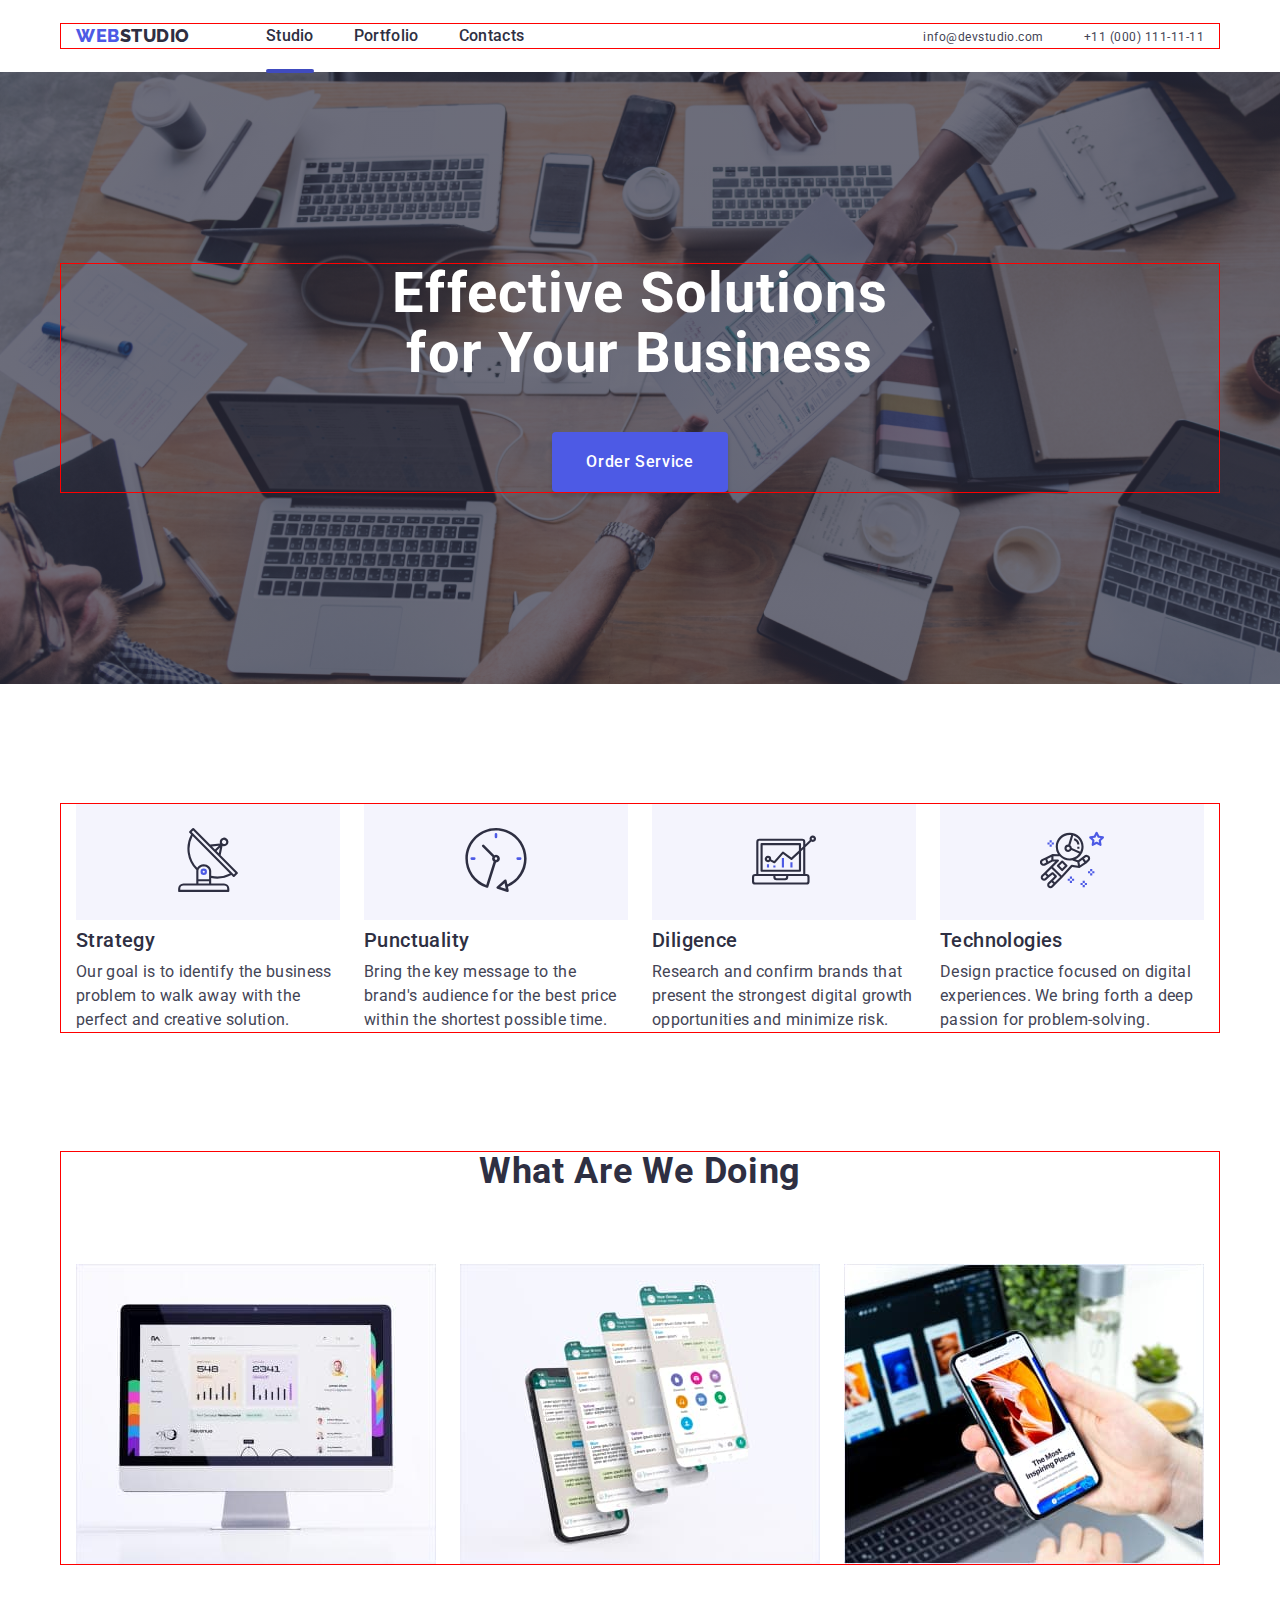
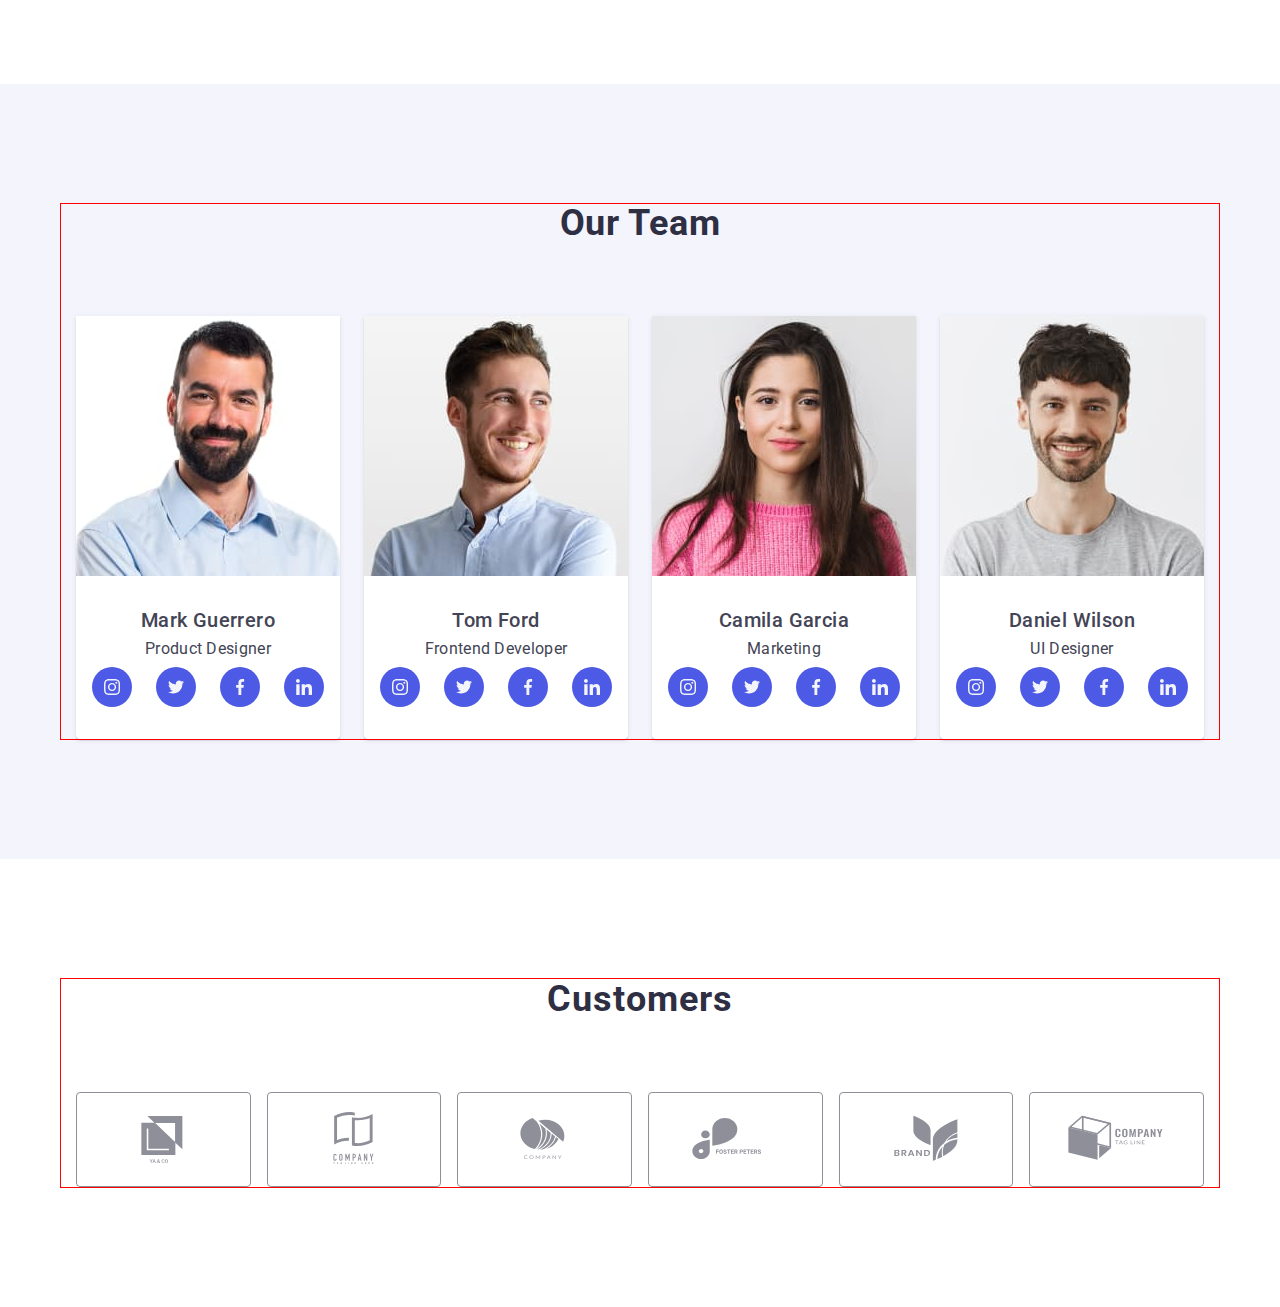
==== commit 112c0412: "секція Команда" ====
--- a/index.html
+++ b/index.html
@@ -214,7 +214,7 @@
         <h2 class="section-title">Our Team
         </h2>
         <ul class="team-menu list" >
-            <li class="team-item">
+            <li class="team-item ">
                 <img src="./images/team/mark_guerrero.jpg" alt="foto by Mark Guerrero"
                 width="264"
                 height="260"/>
@@ -374,8 +374,8 @@
     </div>
     </section> 
     <!-- ----------------------Customer---------------------------------------- -->
-   <!-- <section class="customers">
-    <div class="container">
+    <section class="customers">
+    <div class="container container-mini">
 <h2 class="customers-title">Customers</h2>
 <ul class="customers-list list">
     <li class="customers-menu">
@@ -424,8 +424,8 @@
     </div>
    </section>
 </main>
-</main>
-------------------------Footer--------------------------------------
+
+<!-- ------------------------Footer-------------------------------------- -->
    <!-- <footer class="footer">
     <div class="container footer-container">
         <div class="footer-content">
--- a/css/styles.css
+++ b/css/styles.css
@@ -8,7 +8,7 @@
 }
 img{
     display: block;
-   
+  
 }
 *,::after,::before{
     box-sizing: border-box;
@@ -253,8 +253,8 @@
 /* ------------------------------------------------------features--------------------------------- */
  .features-title, .portfolio-item{
     color: var(--title-text-color);
-    font-weight: 600;
-    font-size: 36px;
+    font-weight: 500;
+    font-size: 18px;
     line-height: 1.11;
     letter-spacing: 0.02em;
     text-transform: capitalize;
@@ -267,7 +267,7 @@
     gap: 72px;
 } 
 .text{
-    font-weight: 600;
+    font-weight: 500;
     font-size: 16px;
     line-height: 1.5;
     letter-spacing: 0.02em;
@@ -278,9 +278,9 @@
     width: 100%;
 } 
  /* ----------------------------------------------------Наша команда---------------------------------- */
-  .section-team{
+   
+ .section-team{
     background-color:#F4F4FD; 
-    margin: auto;
 }
 .section-title{
     color: var(--title-text-color);
@@ -301,17 +301,16 @@
 }
 .team-menu{
     display: flex;
-flex-direction: column;
-align-items: center;
-padding: 0px;
-gap: 72px;
-width:100%;
+    flex-wrap: wrap;
+    row-gap: 72px;
+   
 }
 .team-item{
     background: #FFFFFF;
     box-shadow: 0px 1px 6px rgba(46, 47, 66, 0.08),
      0px 1px 1px rgba(46, 47, 66, 0.16), 0px 2px 1px rgba(46, 47, 66, 0.08);
     border-radius: 0px 0px 4px 4px;
+    width:100%;
     }
    
     .flex-team{
@@ -361,11 +360,48 @@
 
 } 
 
-
-
-
-
-
+/* ---------------------customer------------------------------- */
+.customers{
+    padding-top: 96px;
+    padding-bottom: 96px;
+}
+.customers-title{
+    font-weight: 700;
+    font-size: 36px;
+    line-height: 1.16;
+    text-align: center;
+    letter-spacing: 0.03em;
+    color: var(--title-text-color);
+}
+.customers-list{
+    display: flex;
+    flex-wrap: wrap;
+   column-gap: 16px;
+   row-gap: 72px;
+    margin-top: 72px;
+}
+.customers-menu {
+    width:calc((100% - 16px)/ 2);
+}
+.customers-link{
+    display: block;
+    color: #8E8F99;
+    width: 168px;
+    height: 88px;
+    padding: 16px 32px;
+    border: 1px solid #8E8F99;
+    border-radius: 4px;  
+    width: 100%;
+    height: 100%;
+    transition: border-color var(--transitionn-dur-and-func), color var(--transitionn-dur-and-func);
+}
+.customers-icon {
+    fill: currentColor;
+    }
+.customers-link:is(:hover,:focus){
+    border-color:var(--active-buttons-background);
+    color: var(--active-buttons-background);
+}
 
 
 
--- a/css/mobile.css
+++ b/css/mobile.css
@@ -8,6 +8,7 @@
         background-image: linear-gradient(rgba(46, 47, 66, 0.7), rgba(46, 47, 66, 0.7)),
         url(../images/hero/people-office-tablet.jpg);
 }
+
 }
 @media screen and (max-width:767px) {
     .header-navigation-list{
@@ -16,10 +17,11 @@
     .contakt-nav{
         display: none;
     } 
+}
+@media screen and (max-width: 290px){
     .container-mini{
-        width: 294px;
-        margin-left: auto;
-        margin-right: auto;
-    
-    }
-}
+        width: 290px;
+        outline: 1px solid red;
+       
+            } 
+}--- a/css/tablet.css
+++ b/css/tablet.css
@@ -2,10 +2,13 @@
     .container{
         width: 768px;
         outline: 1px solid red;
+
     }
+}
     @media screen and (max-width: 1199px){
     .container-mini{
         width: 582px;
+    
             } 
 }
 @media screen and (min-width:768px){
@@ -105,9 +108,21 @@
         column-gap: 24px;
         row-gap: 56px;
 }
-.team-item{
-    width:calc((100% - 24px)/ 2);
+.team-item{ width:calc((100% - 24px)/ 2);
 }
+/* -----------------------------------------------------customer------------------------------- */
+
+.customers-menu {
+    width:calc((100%-48px)/4);
+}
+
+
+
+
+
+
+
+
 /* --------------------------------------------Модальне вікно------------------------------------ */
     .modal{
         width: 408px;
@@ -116,4 +131,3 @@
     
     }
 
-    --- a/css/desktop.css
+++ b/css/desktop.css
@@ -99,9 +99,9 @@
     flex-wrap: nowrap;
     flex-direction: row;
     gap: 24px;
-    width:calc((100% - 72px)/ 4);
+   
 }
-
+.team-item{ width:calc((100% - 72px)/ 4);}
 .flex-team{
     display: flex;
     flex-direction: column;
@@ -142,6 +142,16 @@
 
 
 
+/* ---------------------customer------------------------------- */
+.customers{
+    padding-top: 120px;
+    padding-bottom: 120px;
+}
+.customers-menu {
+    width:calc((100%-120px)/6);
+}
+.customers-list{
+    flex-wrap: nowrap;
 
 }
 
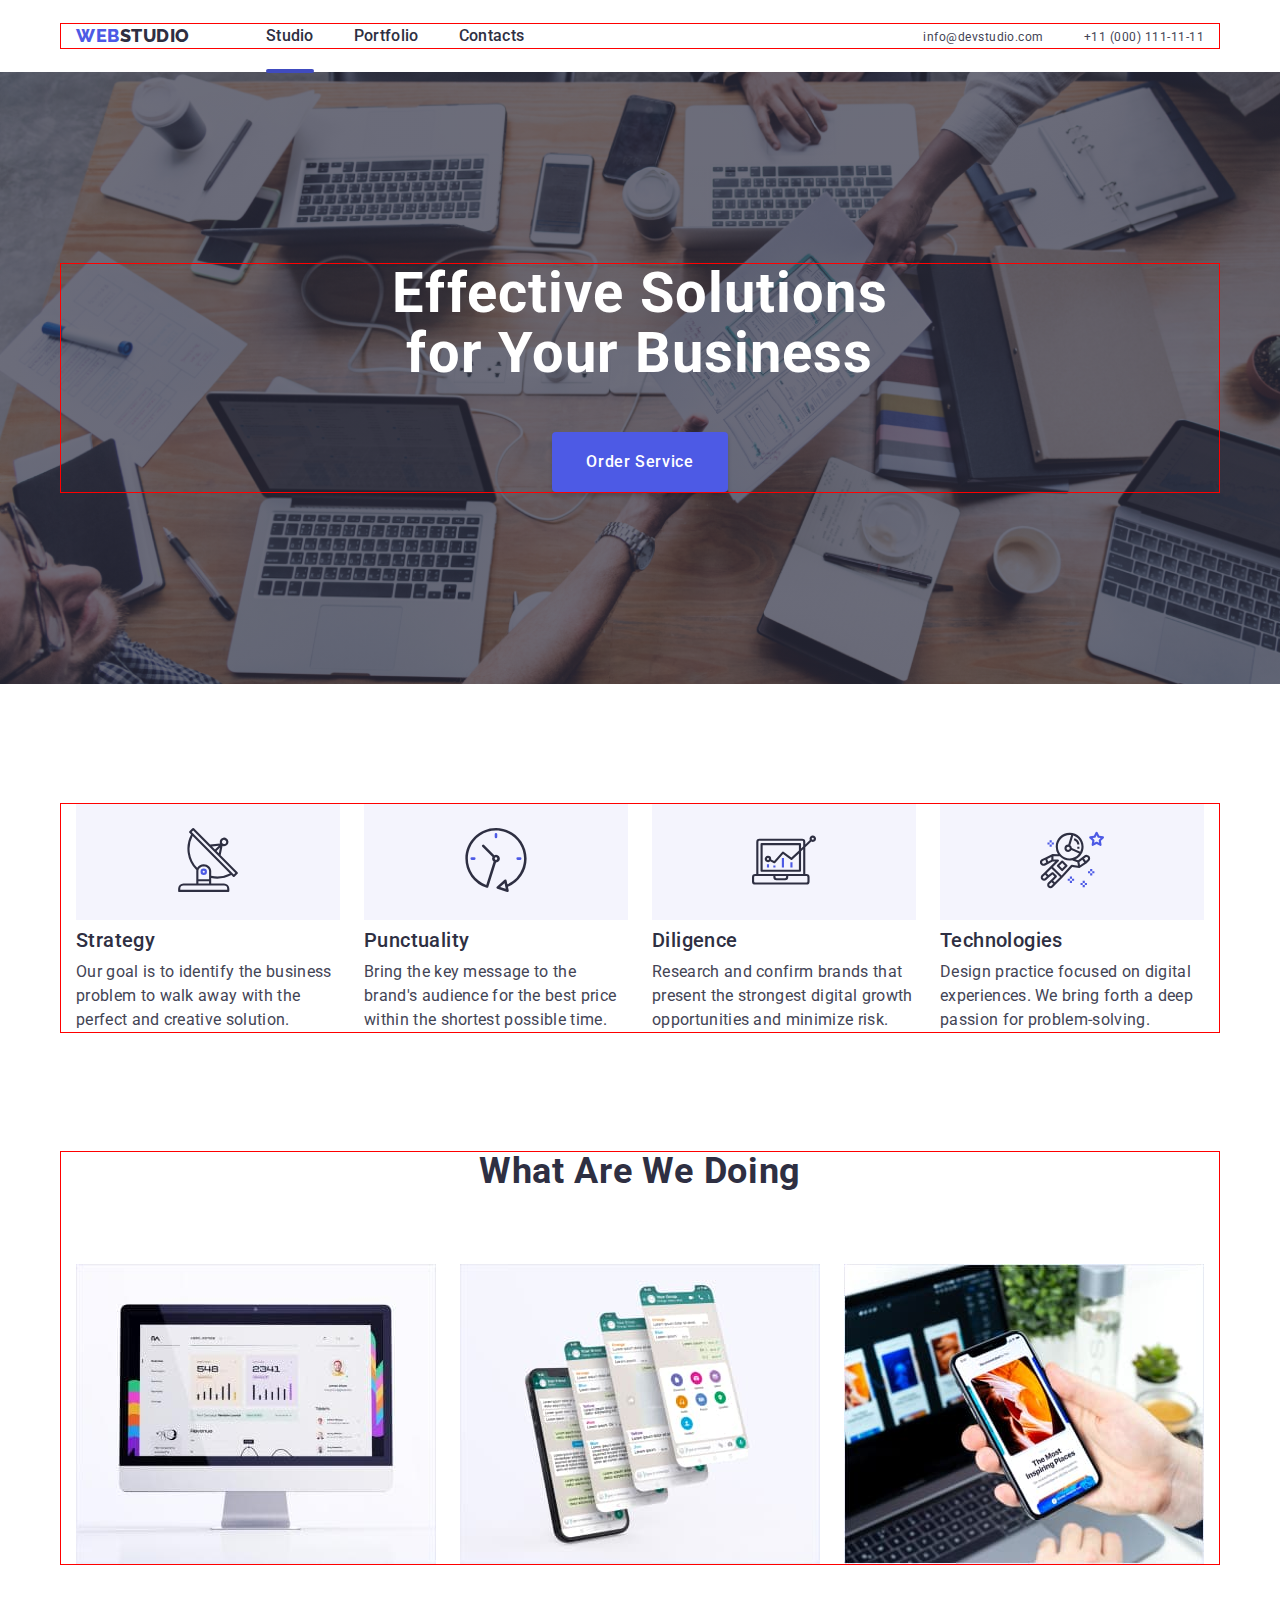
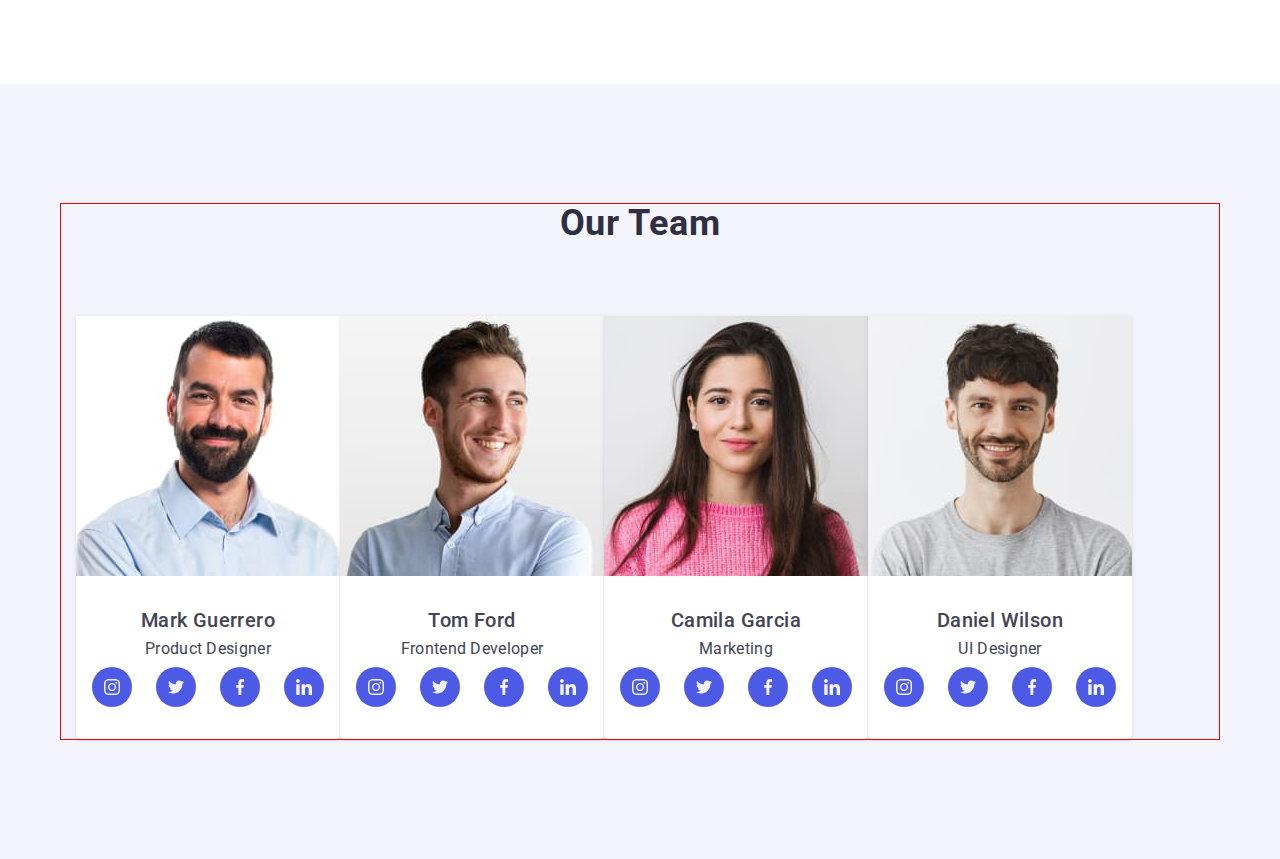
==== commit ee725a15: "секція Команда" ====
--- a/index.html
+++ b/index.html
@@ -129,7 +129,7 @@
     </section> 
 </main>
     <!----------------------------------------------Наші переваги------------------------------->
-    <section class="section-features section">
+     <section class="section-features section">
         <div class="container">
         <h2 class="section-title visual-hidden">Our features</h2>
             <ul class="features list">
@@ -207,9 +207,9 @@
             </li>
         </ul>
     </div>
-    </section>
+    </section> 
     <!------------------------------------Команда---------------------------------------->
-<section class="section-team section">
+ <section class="section-team section">
         <div class="container container-mini">
         <h2 class="section-title">Our Team
         </h2>
@@ -374,7 +374,7 @@
     </div>
     </section> 
     <!-- ----------------------Customer---------------------------------------- -->
-    <section class="customers">
+    <!-- <section class="customers">
     <div class="container container-mini">
 <h2 class="customers-title">Customers</h2>
 <ul class="customers-list list">
@@ -423,7 +423,7 @@
 </ul>
     </div>
    </section>
-</main>
+</main> -->
 
 <!-- ------------------------Footer-------------------------------------- -->
    <!-- <footer class="footer">
--- a/css/styles.css
+++ b/css/styles.css
@@ -253,8 +253,8 @@
 /* ------------------------------------------------------features--------------------------------- */
  .features-title, .portfolio-item{
     color: var(--title-text-color);
-    font-weight: 500;
-    font-size: 18px;
+    font-weight: 600;
+    font-size: 20px;
     line-height: 1.11;
     letter-spacing: 0.02em;
     text-transform: capitalize;
@@ -276,12 +276,14 @@
 }
 .features-menu{
     width: 100%;
-} 
+}  
  /* ----------------------------------------------------Наша команда---------------------------------- */
-   
+  
  .section-team{
     background-color:#F4F4FD; 
-}
+    margin: auto;
+}
+
 .section-title{
     color: var(--title-text-color);
     font-size: 36px;
@@ -303,14 +305,13 @@
     display: flex;
     flex-wrap: wrap;
     row-gap: 72px;
-   
 }
 .team-item{
     background: #FFFFFF;
     box-shadow: 0px 1px 6px rgba(46, 47, 66, 0.08),
      0px 1px 1px rgba(46, 47, 66, 0.16), 0px 2px 1px rgba(46, 47, 66, 0.08);
     border-radius: 0px 0px 4px 4px;
-    width:100%;
+
     }
    
     .flex-team{
@@ -358,10 +359,10 @@
 line-height: 1.15;
 text-align: center;
 
-} 
+}  */
 
 /* ---------------------customer------------------------------- */
-.customers{
+/* .customers{
     padding-top: 96px;
     padding-bottom: 96px;
 }
@@ -404,7 +405,7 @@
 }
 
 
-
+ */
 
 
 
--- a/css/mobile.css
+++ b/css/mobile.css
@@ -18,10 +18,9 @@
         display: none;
     } 
 }
-@media screen and (max-width: 290px){
+@media screen and (max-width: 767px){
     .container-mini{
         width: 290px;
         outline: 1px solid red;
        
             } 
-}--- a/css/tablet.css
+++ b/css/tablet.css
@@ -8,7 +8,6 @@
     @media screen and (max-width: 1199px){
     .container-mini{
         width: 582px;
-    
             } 
 }
 @media screen and (min-width:768px){
@@ -101,33 +100,33 @@
             text-align:start;} 
 
 /* -----------------------------------------Наша команда------------------------------------- */
-
+/* 
 .team-menu{
     display: flex;
         flex-wrap: wrap;
         column-gap: 24px;
         row-gap: 56px;
 }
-.team-item{ width:calc((100% - 24px)/ 2);
+.team-item{ width:calc((100% - 24px)/ 2); */
 }
 /* -----------------------------------------------------customer------------------------------- */
-
+/* 
 .customers-menu {
     width:calc((100%-48px)/4);
 }
 
 
-
+ */
 
 
 
 
 
 /* --------------------------------------------Модальне вікно------------------------------------ */
-    .modal{
+    /* .modal{
         width: 408px;
         min-height: 576px;
-    }
+    } */
     
     }
 
--- a/css/desktop.css
+++ b/css/desktop.css
@@ -71,7 +71,7 @@
     margin-left: 100px;
 }
 /* ---------------------------------------------------Секція наші роботи--------------------------------- */
-.section-work{
+ .section-work{
     padding-top: 0;
 }
 .work{
@@ -90,7 +90,7 @@
 }
 
 /* ----------------------------------------------------Наша команда---------------------------------- */
-.section-team{
+/* .section-team{
     background-color:#F4F4FD; 
     margin: auto;
 }
@@ -138,12 +138,12 @@
     
 .social-list-icon {
     fill:#F4F4FD;
-}
+} */
 
 
 
 /* ---------------------customer------------------------------- */
-.customers{
+/* .customers{
     padding-top: 120px;
     padding-bottom: 120px;
 }
@@ -153,7 +153,7 @@
 .customers-list{
     flex-wrap: nowrap;
 
-}
+} */
 
 
 
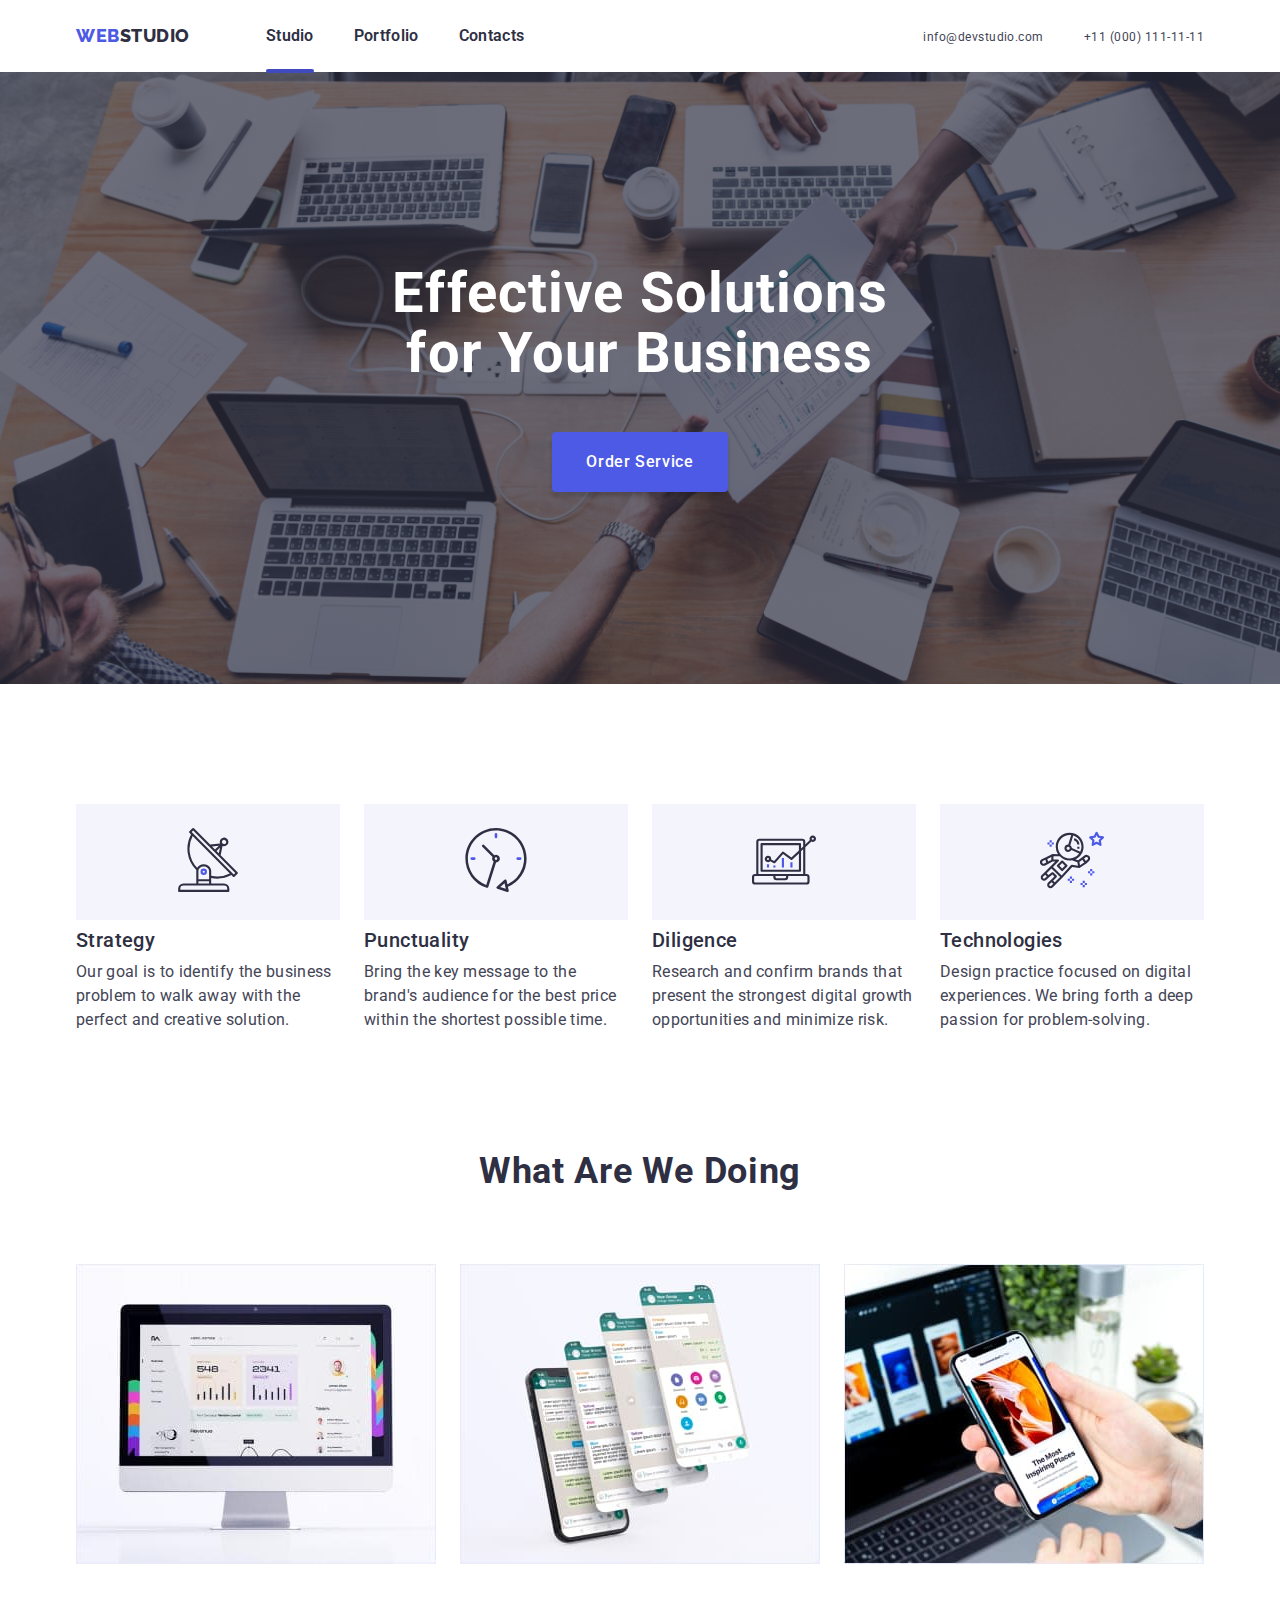
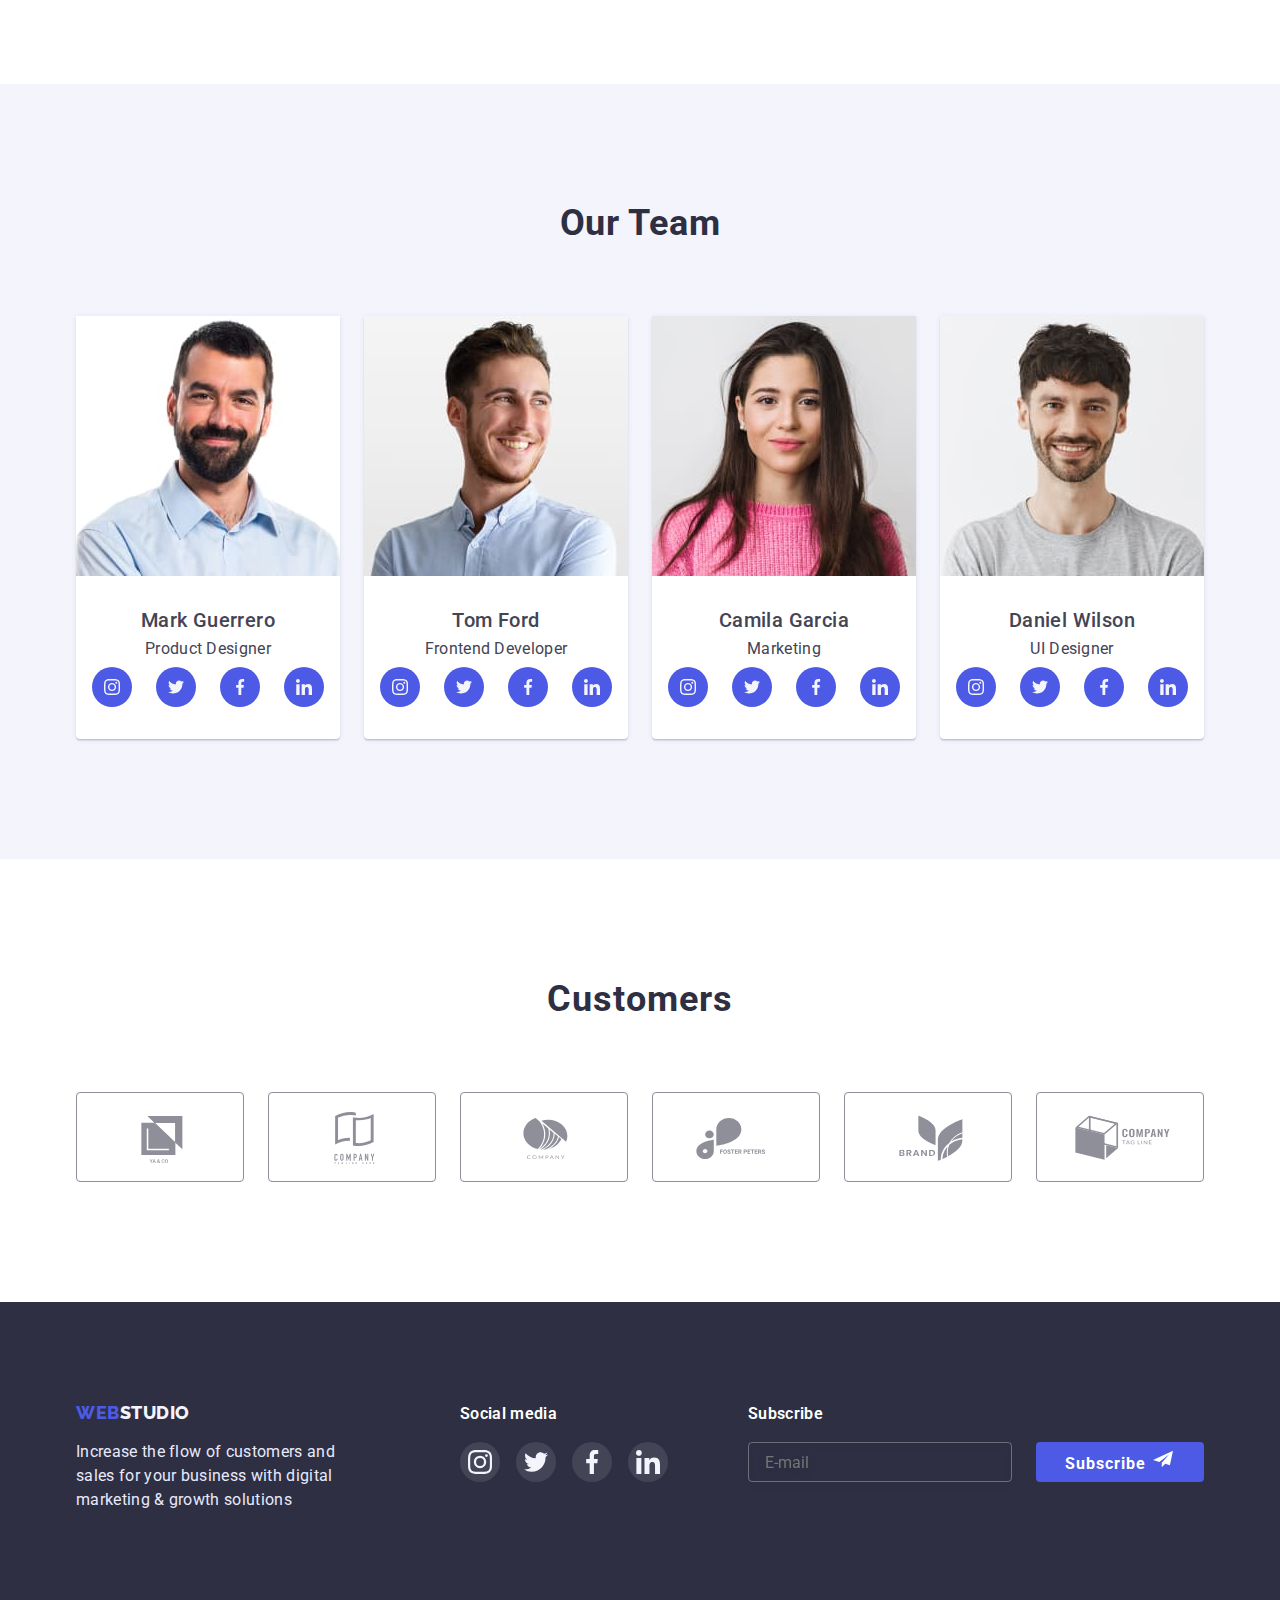
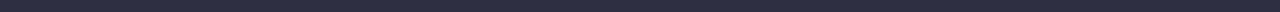
==== commit c661d769: "додала адаптивні секції" ====
--- a/index.html
+++ b/index.html
@@ -211,8 +211,7 @@
     <!------------------------------------Команда---------------------------------------->
  <section class="section-team section">
         <div class="container container-mini">
-        <h2 class="section-title">Our Team
-        </h2>
+        <h2 class="team-title">Our Team</h2>
         <ul class="team-menu list" >
             <li class="team-item ">
                 <img src="./images/team/mark_guerrero.jpg" alt="foto by Mark Guerrero"
@@ -374,8 +373,8 @@
     </div>
     </section> 
     <!-- ----------------------Customer---------------------------------------- -->
-    <!-- <section class="customers">
-    <div class="container container-mini">
+ <section class="customers section ">
+    <div class="container customers-container">
 <h2 class="customers-title">Customers</h2>
 <ul class="customers-list list">
     <li class="customers-menu">
@@ -423,14 +422,14 @@
 </ul>
     </div>
    </section>
-</main> -->
+</main> 
 
 <!-- ------------------------Footer-------------------------------------- -->
-   <!-- <footer class="footer">
+ <footer class="footer ">
     <div class="container footer-container">
         <div class="footer-content">
-        <a href="./index.html" class="logo"> <span class="web down">Web</span><spam class="studio licht">Studio</span></a>
-        <p class="footers text">Increase the flow of customers and sales for your business with digital marketing & growth solutions
+        <a href="./index.html" class="logo logo-footer"> <span class="web down">Web</span><spam class="studio licht">Studio</span></a>
+        <p class="footers-text text">Increase the flow of customers and sales for your business with digital marketing & growth solutions
         </p> 
     </div>
     <div class="footer-social">
@@ -485,7 +484,7 @@
         </form>
             </section>
     </div>
-   </footer> -->
+   </footer> 
    <!-- ------------------------Модальне вікно------------------------ -->
    <div class="backdrop is-hidden" data-modal>
     <div class="modal">
--- a/css/styles.css
+++ b/css/styles.css
@@ -8,7 +8,6 @@
 }
 img{
     display: block;
-  
 }
 *,::after,::before{
     box-sizing: border-box;
@@ -52,7 +51,7 @@
 
 
 
-/* ---------------------------------header------------------------ */
+/* ---------------------------------------------------header-------------------------------------- */
 .page-header-container{
     display: flex;
     align-items: center;
@@ -215,7 +214,7 @@
         letter-spacing: 0.02em;
         margin: auto;
         max-width: 325px;
-        font-size: 36px;
+        font-size: 32px;
         line-height: 1.11;
         margin-bottom: 80px;
     }
@@ -251,10 +250,10 @@
 
 
 /* ------------------------------------------------------features--------------------------------- */
- .features-title, .portfolio-item{
+ .features-title, .portfolio-item {
     color: var(--title-text-color);
     font-weight: 600;
-    font-size: 20px;
+    font-size: 36px;
     line-height: 1.11;
     letter-spacing: 0.02em;
     text-transform: capitalize;
@@ -267,7 +266,7 @@
     gap: 72px;
 } 
 .text{
-    font-weight: 500;
+    font-weight: 600;
     font-size: 16px;
     line-height: 1.5;
     letter-spacing: 0.02em;
@@ -284,7 +283,7 @@
     margin: auto;
 }
 
-.section-title{
+.team-title{
     color: var(--title-text-color);
     font-size: 36px;
     line-height: 1.11;
@@ -305,13 +304,14 @@
     display: flex;
     flex-wrap: wrap;
     row-gap: 72px;
+  
 }
 .team-item{
     background: #FFFFFF;
     box-shadow: 0px 1px 6px rgba(46, 47, 66, 0.08),
      0px 1px 1px rgba(46, 47, 66, 0.16), 0px 2px 1px rgba(46, 47, 66, 0.08);
     border-radius: 0px 0px 4px 4px;
-
+    width: 100%;
     }
    
     .flex-team{
@@ -359,10 +359,10 @@
 line-height: 1.15;
 text-align: center;
 
-}  */
+}  
 
 /* ---------------------customer------------------------------- */
-/* .customers{
+.customers{
     padding-top: 96px;
     padding-bottom: 96px;
 }
@@ -374,7 +374,7 @@
     letter-spacing: 0.03em;
     color: var(--title-text-color);
 }
-.customers-list{
+ .customers-list{
     display: flex;
     flex-wrap: wrap;
    column-gap: 16px;
@@ -383,6 +383,7 @@
 }
 .customers-menu {
     width:calc((100% - 16px)/ 2);
+    height: 90px;
 }
 .customers-link{
     display: block;
@@ -403,9 +404,134 @@
     border-color:var(--active-buttons-background);
     color: var(--active-buttons-background);
 }
-
-
- */
+ /* -----------------------------------Footter--------------------------------------------------- */
+.footer {
+    background-color: #2E2F42;
+    margin: auto;
+    padding-top: 96px;
+    padding-bottom: 96px;
+}
+.footer-container{
+    display: flex;
+   flex-direction: column;
+   row-gap: 72px;
+   justify-content: center;
+   align-items: center;
+   text-align: center;
+}
+.logo-footer{
+    justify-content: center;
+    align-items: center;
+    text-align: center;
+    
+}
+.down{
+    line-height: 1.16;
+    }
+    .licht{
+        color: #F4F4FD;
+        line-height: 1.16;
+    }
+    .footers-text {
+        color: #E7E9FC;
+        margin-top: 16px;
+        max-width: 268px;
+        font-weight: 400;
+        
+        }
+    
+    .footer-social-content{
+            font-weight: 600;
+            font-size: 16px;
+            line-height:1.5;
+            letter-spacing: 0.02em;
+            color: #FFFFFF;
+            }
+.footer-social-menu {
+                display: flex;
+                gap:16px;
+                margin-top:16px;
+            }
+.footer-social-link {
+                width: 100%;
+                height:100%;
+                background: rgba(255, 255, 255, 0.1);
+                border:50%;
+                display:flex;
+                border-radius: 50%;
+                align-items: center;
+                justify-content: center;
+                color: #ffffff;
+                transition: backgraund-color var(--transitionn-dur-and-func);
+            }
+ .footer-icon {
+                fill:currentColor;
+            }
+ .footer-social-link:is(:hover,:focus){
+                background-color: #31D0AA;
+            }
+
+ .subscribe-form{
+                margin-top: 16px;
+                
+            }
+.subscribe-title{
+                font-weight: 600;
+                font-size: 16px;
+                line-height: 1.5;
+                letter-spacing: 0.02em;
+                color: #FFFFFF;
+                               
+                }
+.subscribe-form-menu{
+                    display: flex;
+                    flex-wrap: wrap;
+                    gap: 24px; 
+                } 
+.subscribe-input{
+                    width: 100%;
+                    height: 40px;
+                    border: 1px solid rgba(255, 255, 255, 0.3);
+                    filter: drop-shadow(0px 4px 4px rgba(0, 0, 0, 0.15));
+                    border-radius: 4px;
+                    background-color: transparent;
+                    padding-top: 8px;
+                    padding-bottom: 8px;
+                    padding-left: 16px;
+                    color: #cccce4;
+}
+.subscribe-input:focus {
+    border-color:var(--active-buttons-background);
+    outline: none;
+  }
+  .subscribe-button{
+    min-width: 168px;
+    height: 40px;
+    font-family: 'Roboto';
+    font-style: normal;
+    font-weight: 700;
+    font-size: 16px;
+    line-height: 1.5;
+    letter-spacing: 0.06em;
+    background-color: var(--primary-background-color);
+    border-radius: 4px;
+    color: #FFFFFF;
+    border-color: transparent;
+    padding-top: 8px 24px;
+    display: block;
+    gap:16px;
+    transition: background-color var(--transitionn-dur-and-func);
+    margin : auto;
+    }
+    .subscribe-icon{
+        fill:#FFFFFF;
+    }
+    .subscribe-button:hover,
+    .subscribe-button:focus {
+          background-color: var(--active-buttons-background);}
+    
+    
+
 
 
 
--- a/css/mobile.css
+++ b/css/mobile.css
@@ -8,7 +8,9 @@
         background-image: linear-gradient(rgba(46, 47, 66, 0.7), rgba(46, 47, 66, 0.7)),
         url(../images/hero/people-office-tablet.jpg);
 }
-
+.hero-title{
+    font-size: 36px;}
+    
 }
 @media screen and (max-width:767px) {
     .header-navigation-list{
@@ -18,9 +20,9 @@
         display: none;
     } 
 }
-@media screen and (max-width: 767px){
-    .container-mini{
+ @media screen and (max-width: 767px){
+    .container.container-mini{
         width: 290px;
-        outline: 1px solid red;
-       
-            } 
+        margin-left: auto;
+        margin-right: auto;
+            } } 
--- a/css/tablet.css
+++ b/css/tablet.css
@@ -1,19 +1,22 @@
-@media screen and (min-width: 768px){
+@media screen and (min-width: 768px) and (max-width:1199px) {
     .container{
         width: 768px;
-        outline: 1px solid red;
-
+        margin-left: auto;
+        margin-right: auto;
     }
 }
-    @media screen and (max-width: 1199px){
-    .container-mini{
+ @media screen and  (min-width: 768px) and (max-width: 1199px){
+    .container.container-mini{
         width: 582px;
-            } 
-}
+        margin-left: auto;
+        margin-right: auto;
+    }  
+ }
 @media screen and (min-width:768px){
     .mobile-menu-open{
         display: none;
     }
+    /* -------------------------------------------------------Header------------------------------------------------- */
 .logo-header{
         margin-right: 122px;
     }
@@ -48,7 +51,7 @@
 .header-navigation-list .link-activ {
     color: var(--title-text-color);
     text-decoration: none;
-    font-weight: 500;
+    font-weight: 600;
     font-size: 16px;
     line-height: 1.5;
     letter-spacing: 0.02em;
@@ -100,28 +103,59 @@
             text-align:start;} 
 
 /* -----------------------------------------Наша команда------------------------------------- */
-/* 
+
 .team-menu{
     display: flex;
         flex-wrap: wrap;
         column-gap: 24px;
         row-gap: 56px;
 }
-.team-item{ width:calc((100% - 24px)/ 2); */
+.team-item{ width:calc((100% - 24px)/ 2); 
 }
-/* -----------------------------------------------------customer------------------------------- */
-/* 
+/* -----------------------------------------------------customer------------------------------- */ 
 .customers-menu {
-    width:calc((100%-48px)/4);
+    width:calc((100% - 48px)/ 3);
+}
+.customers-list{
+    display: flex;
+    flex-wrap: wrap;
+   column-gap: 24px;
 }
 
 
- */
+/* -----------------------------------Footter--------------------------------------------------- */
 
+.footers-text {
+    max-width: 264px;
+    }
+    .footer-container{
+        display: flex;
+        align-items: baseline;
+        text-align: start;
+    }
+ .footer-social{
+    margin-left: 24px;
+    }
+    .footer-container{
+        display: flex;
+       flex-direction: row;
+       flex-wrap: wrap;
+       row-gap: 72px;
+       justify-content: center;
+       align-items: center;
+    }
 
-
-
-
+    .subscribe-form{
+        margin-top: 16px;
+    }
+     .subscribe-form-menu{
+        display: flex;
+        gap: 24px; 
+    } 
+    .subscribe-input{
+        width: 264px;
+        
+    }
 /* --------------------------------------------Модальне вікно------------------------------------ */
     /* .modal{
         width: 408px;
--- a/css/desktop.css
+++ b/css/desktop.css
@@ -11,7 +11,7 @@
     .container{
         width: 1158px;
     }
-    .section{
+.section{
         padding-top: 120px;
         padding-bottom: 120px;
     }
@@ -71,7 +71,7 @@
     margin-left: 100px;
 }
 /* ---------------------------------------------------Секція наші роботи--------------------------------- */
- .section-work{
+.section-work{
     padding-top: 0;
 }
 .work{
@@ -90,7 +90,7 @@
 }
 
 /* ----------------------------------------------------Наша команда---------------------------------- */
-/* .section-team{
+.section-team{
     background-color:#F4F4FD; 
     margin: auto;
 }
@@ -138,22 +138,35 @@
     
 .social-list-icon {
     fill:#F4F4FD;
-} */
-
+}
 
 
 /* ---------------------customer------------------------------- */
-/* .customers{
-    padding-top: 120px;
-    padding-bottom: 120px;
-}
+
 .customers-menu {
-    width:calc((100%-120px)/6);
+    width:calc((100% - 120px)/ 6);
 }
 .customers-list{
-    flex-wrap: nowrap;
+    flex-wrap: wrap;
 
-} */
+}
+/* -----------------------------------Footter--------------------------------------------------- */
+.footer {
+    padding-top: 100px;
+    padding-bottom: 100px;
+}
+
+.footer-social{
+    margin-left: 120px;
+}
+.footer-subscribe{
+    margin-left: 80px;
+}
+.footer-container{
+    display: flex;
+    align-items: baseline;
+flex-wrap: nowrap;
+}
+}
 
 
-
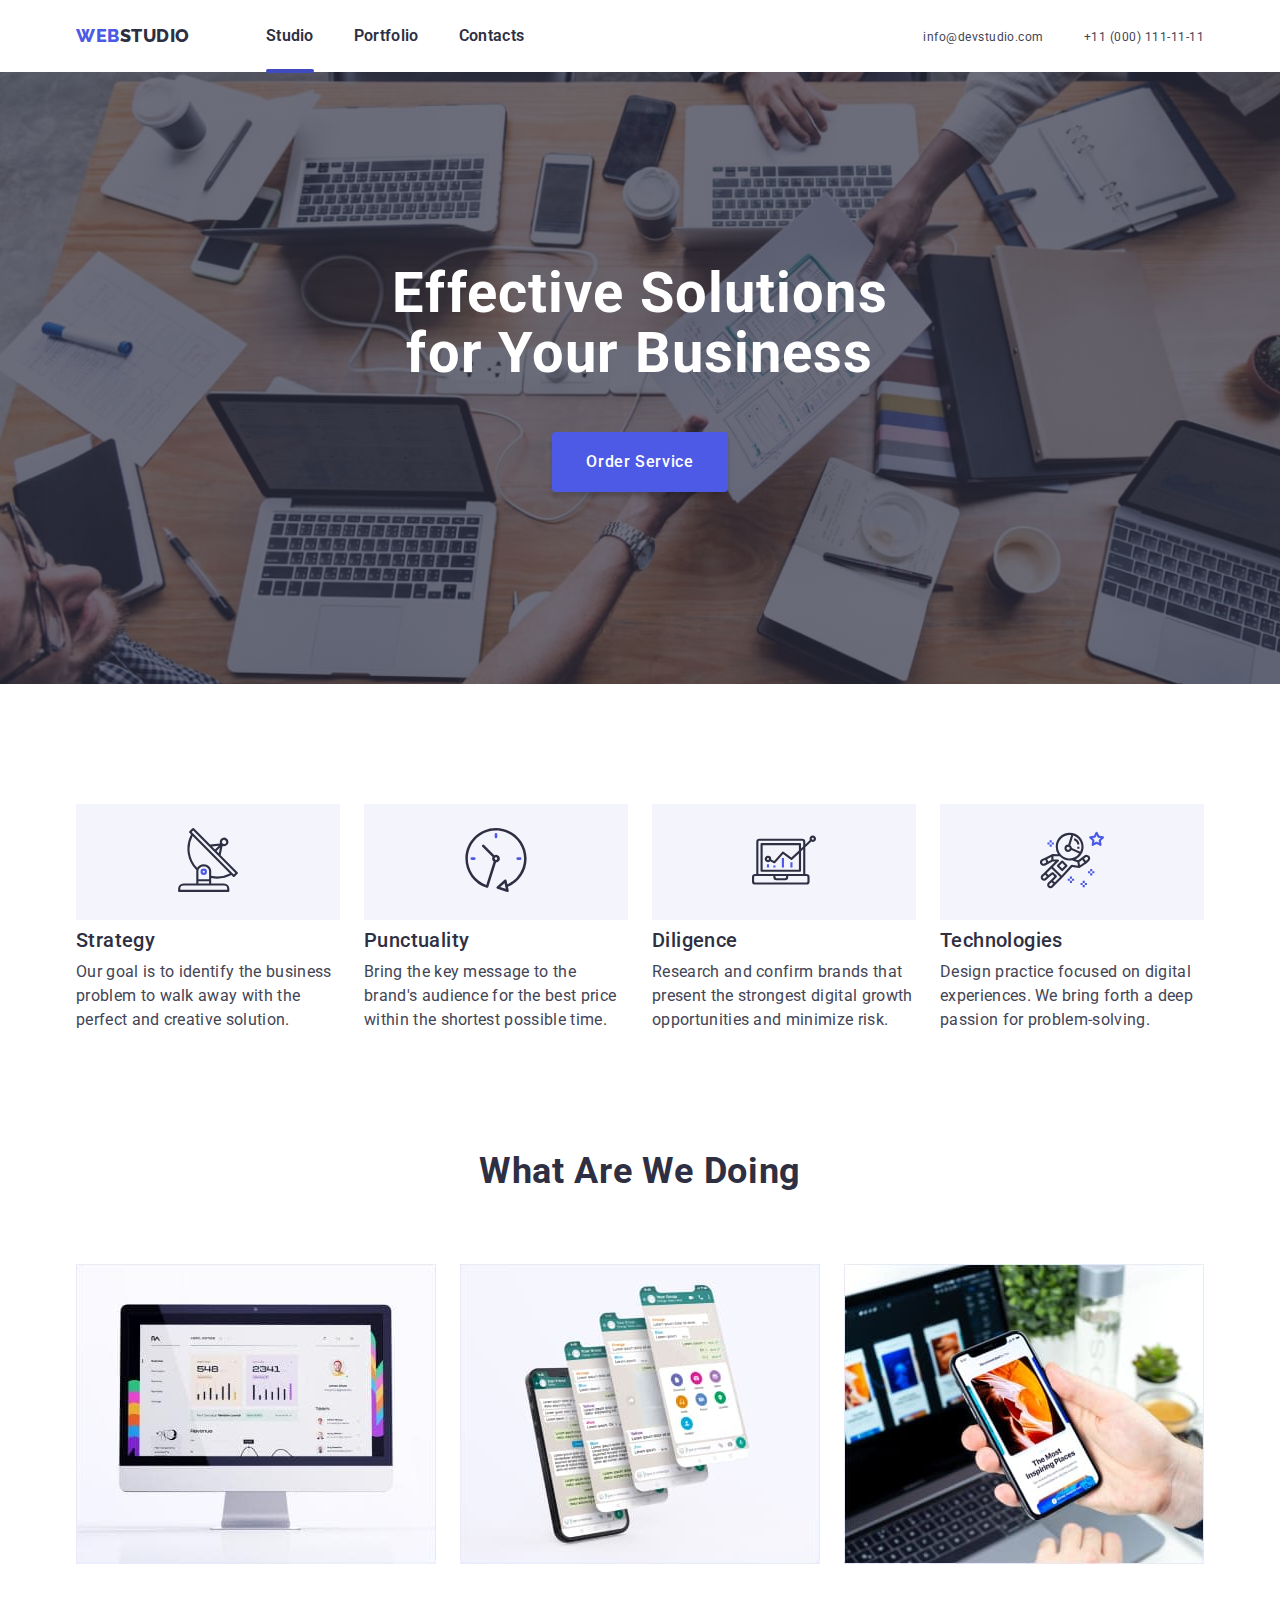
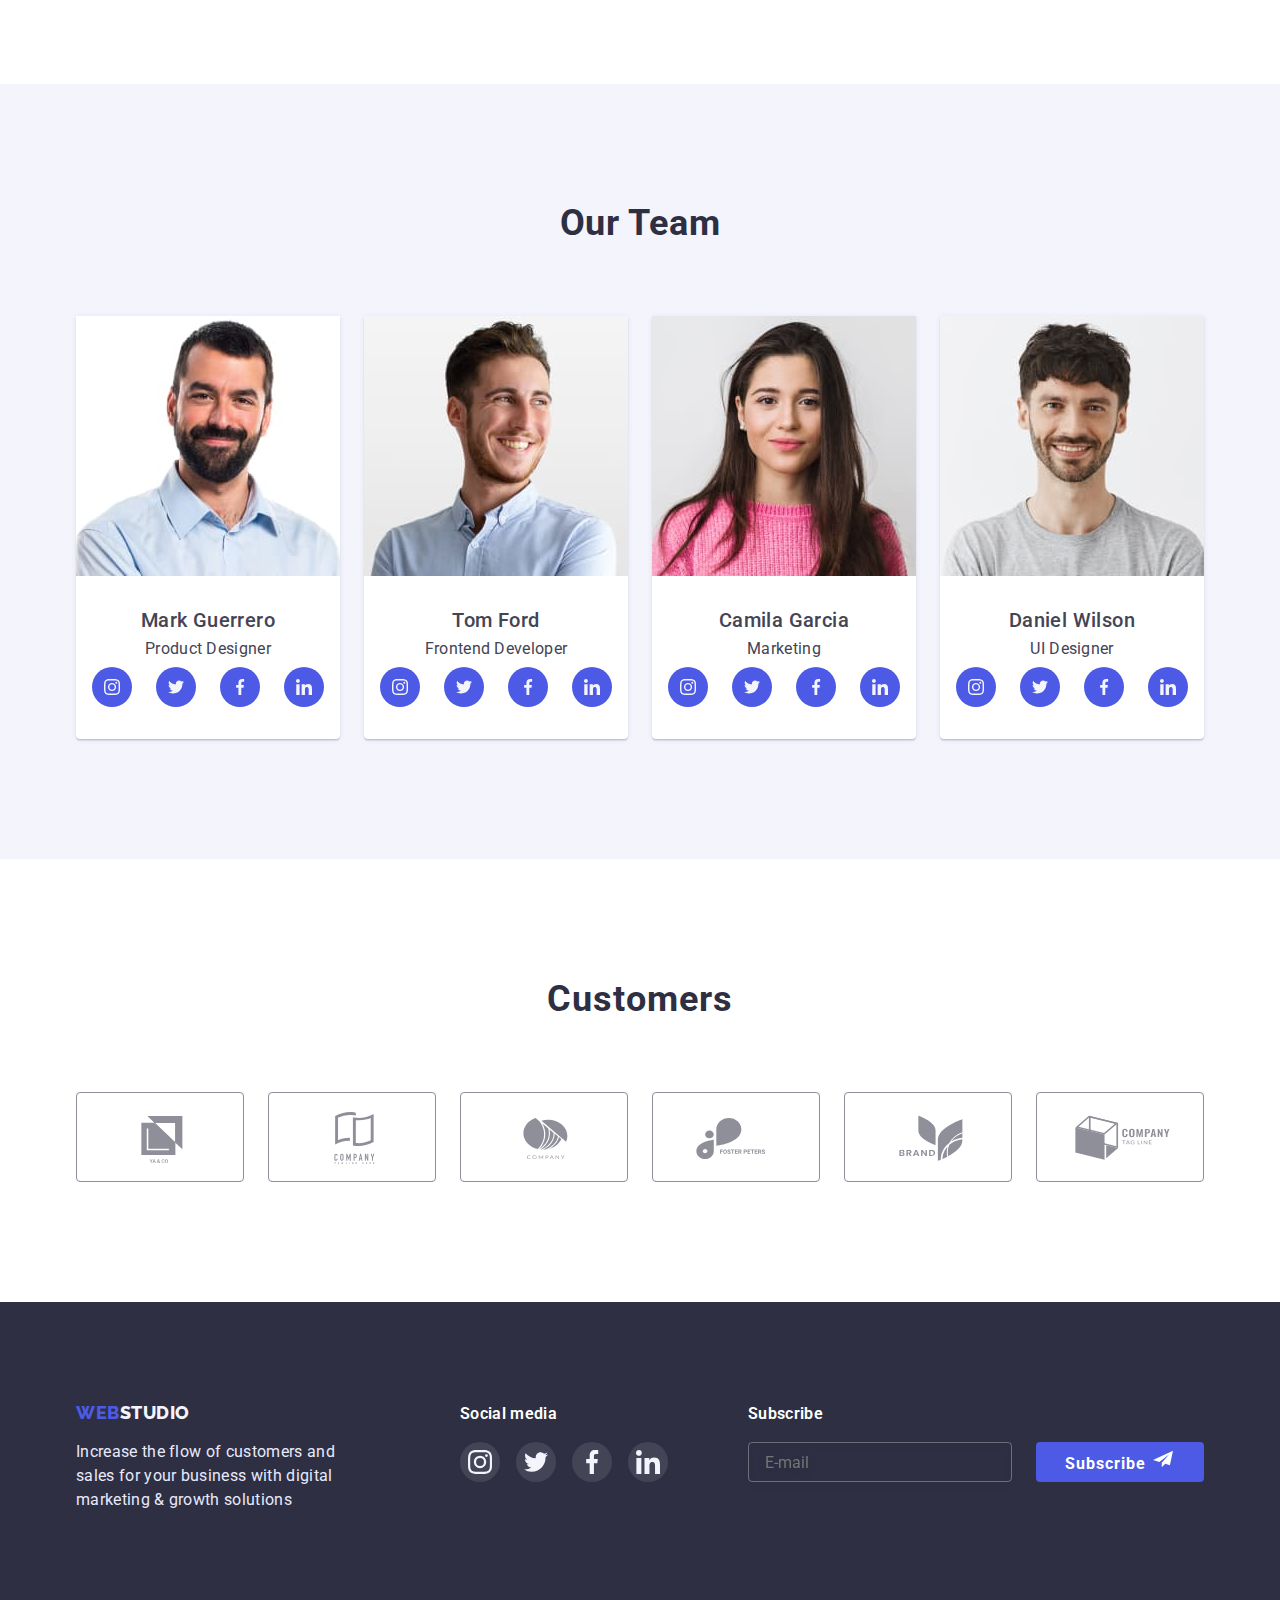
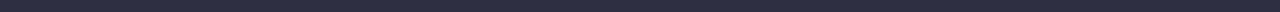
==== commit ed5efcfd: "додали респонсивні фонові зображення" ====
--- a/index.html
+++ b/index.html
@@ -214,7 +214,12 @@
         <h2 class="team-title">Our Team</h2>
         <ul class="team-menu list" >
             <li class="team-item ">
-                <img src="./images/team/mark_guerrero.jpg" alt="foto by Mark Guerrero"
+                <img 
+                src="./images/team/mark_guerrero.jpg" alt="foto by Mark Guerrero"
+                srcset="
+                ./images/team/mark_guerrero.jpg 1x
+                ./images/team/img-mark-2x.jpg   2x
+                "
                 width="264"
                 height="260"/>
                 <div class="flex-team">
@@ -254,6 +259,10 @@
             </li>
             <li class="team-item">
                 <img src="./images/team/tom_ford.jpg" alt="foto by Tom Ford"
+                srcset="
+                ./images/team/tom_ford.jpg   1x
+                ./images/team/img-tom-2x.jpg 2x
+                "
                 width="264"
                 height="260"/>
                 <div class="flex-team">
@@ -292,7 +301,12 @@
             </div>
             </li>
             <li class="team-item">
-                <img src="./images/team/camila_garcia.jpg" alt="foto by Camila Garcia"
+                <img src="
+                        ./images/team/camila_garcia.jpg" alt="foto by Camila Garcia"
+                    srcset="
+                         ./images/team/camila_garcia.jpg  1x
+                          ./images/team/img-camila-2x.jpg 2x
+                "
                 width="264"
                 height="260"/>
                 <div class="flex-team">
@@ -331,7 +345,13 @@
                    </div>
                    </li>
             <li class="team-item">
-                <img src="./images/team/daniel_wilson.jpg" alt="foto by Daniel Wilson"
+                <img 
+                src="
+                    ./images/team/daniel_wilson.jpg" alt="foto by Daniel Wilson"
+                srcset="
+                ./images/team/daniel_wilson.jpg  1x
+                 ./images/team/img-daniel-2x.jpg 2x
+                 "
                 width="264"
                 height="260"/>
                 <div class="flex-team">
--- a/css/styles.css
+++ b/css/styles.css
@@ -228,6 +228,15 @@
         background-size: cover;
         margin: auto;
     }
+    @media (min-device-pixel-ratio: 2),
+     (min-resolution: 192dpi),
+    (min-resolution: 2dppx){
+    .hero{{
+        background-image: linear-gradient(rgba(46, 47, 66, 0.7), rgba(46, 47, 66, 0.7)),
+        url(../images/hero/people-office-mobile-2x.jpg);
+  }
+}
+}
     .button-main{
         font-family: 'Roboto';
         font-style: normal;
@@ -437,7 +446,7 @@
         margin-top: 16px;
         max-width: 268px;
         font-weight: 400;
-        
+
         }
     
     .footer-social-content{
--- a/css/mobile.css
+++ b/css/mobile.css
@@ -8,6 +8,15 @@
         background-image: linear-gradient(rgba(46, 47, 66, 0.7), rgba(46, 47, 66, 0.7)),
         url(../images/hero/people-office-tablet.jpg);
 }
+    @media (min-device-pixel-ratio: 2),
+    (min-resolution: 192dpi),
+    (min-resolution: 2dppx){
+    .hero{{
+   background-image: linear-gradient(rgba(46, 47, 66, 0.7), rgba(46, 47, 66, 0.7)),
+   url(../images/hero/people-office-tablet-2x.jpg);
+    }}
+    }
+
 .hero-title{
     font-size: 36px;}
     
--- a/css/tablet.css
+++ b/css/tablet.css
@@ -46,6 +46,14 @@
      rgba(46, 47, 66, 0.7)),url(../images/hero/people-office-decktop.jpg);
      padding-top: 108px;
      padding-bottom: 116px;
+}
+@media (min-device-pixel-ratio: 2),
+(min-resolution: 192dpi),
+(min-resolution: 2dppx){
+.hero{{
+background-image: linear-gradient(rgba(46, 47, 66, 0.7), rgba(46, 47, 66, 0.7)),
+url(../images/hero/people-office-decktop-2x.jpg);
+}}
 }
 
 .header-navigation-list .link-activ {
--- a/css/desktop.css
+++ b/css/desktop.css
@@ -23,8 +23,6 @@
 }
 .hero{
     max-width: 1440px;
-    background-image:linear-gradient(rgba(46, 47, 66, 0.7),
-     rgba(46, 47, 66, 0.7)),url(../images/hero/people-office-decktop.jpg);
      padding-top: 192px;
      padding-bottom: 192px;
 }
